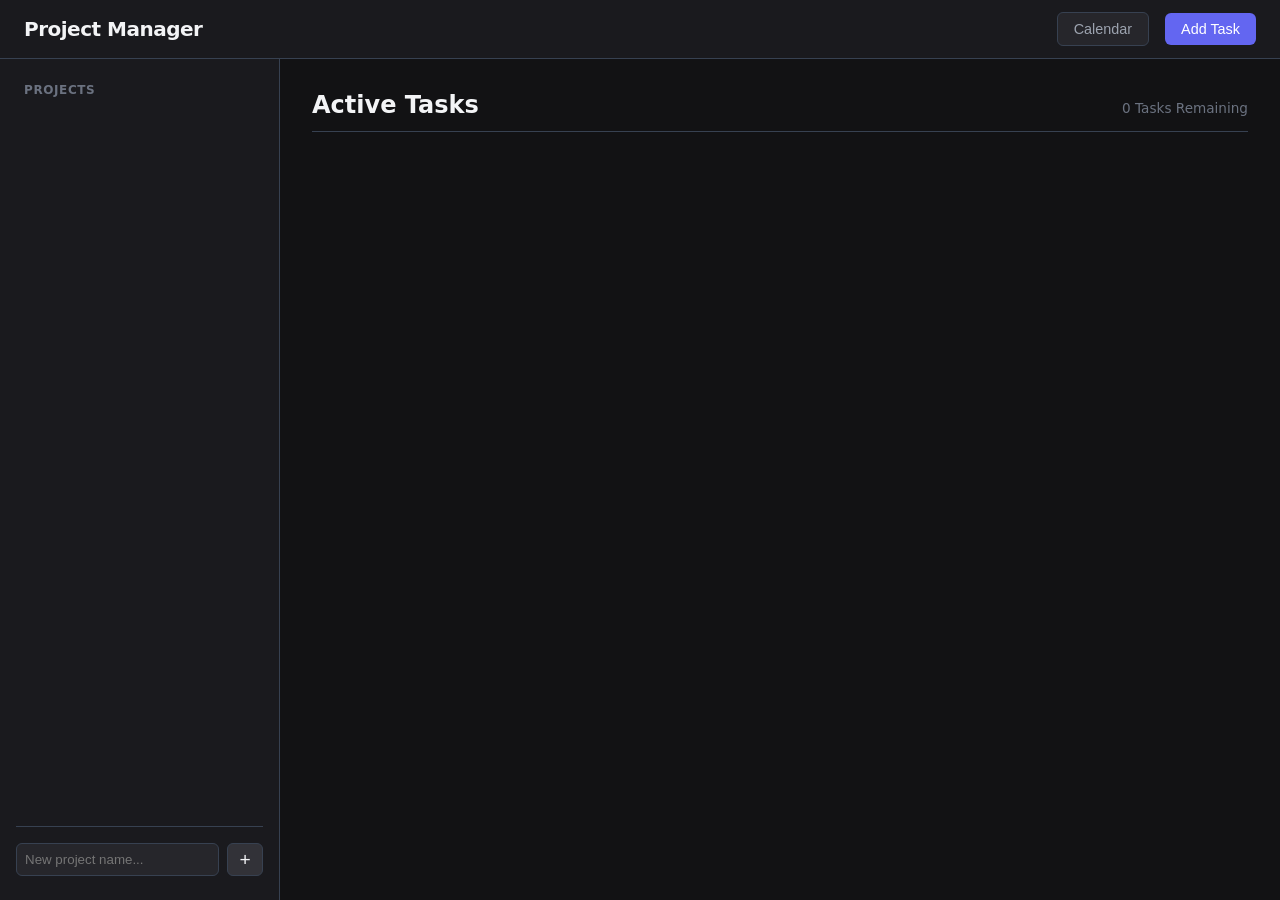
==== index.html @ be8da28d "Rename manager.html to index.html" ====
<!DOCTYPE html>
    <html lang="en">
    <head>
        <meta charset="UTF-8">
        <meta name="viewport" content="width=device-width, initial-scale=1.0">
        <title>projectmanager</title>
        <link rel="stylesheet" href="manager.css">
    </head>
    <body>
        <header class="top">
            <nav class="navbar">
                <div class="logo">Project Manager</div>
                <button class="navbutton" id="calendarBtn">Calendar</button>

                <dialog id="calendarDialog">

                    <div class="calendar-popup">

                        <div class="calendar-header">
                            <h2>Calendar</h2>
                            <button id="closeCalendar">&times;</button>
                        </div>

                        <div class="calendar-body">

                            <!-- Left -->
                            <div class="calendar-left">

                                <div class="month-header">
                                    <button id="prevMonth">&#10094;</button>
                                    <h3 id="monthYear">June 2026</h3>
                                    <button id="nextMonth">&#10095;</button>
                                </div>

                                <div class="weekdays">
                                    <div>Sun</div>
                                    <div>Mon</div>
                                    <div>Tue</div>
                                    <div>Wed</div>
                                    <div>Thu</div>
                                    <div>Fri</div>
                                    <div>Sat</div>
                                </div>

                                <div class="calendar-grid" id="calendarGrid">
                                    <!-- JS will generate days -->
                                </div>

                            </div>
                            <div class="calendar-right">
                                <h3 id="selectedDate">
                                    Select a Date
                                </h3>

                                <div id="eventList"></div>

                                <input
                                    type="text"
                                    id="eventTitle"
                                    placeholder="Event title">

                                <button id="addEventBtn" class="btn">
                                    Add Event
                                </button>

                            </div>

                        </div>

                    </div>

                </dialog>
                <div class="addtask"><button class="navbutton" id="addtskbtn" >Add Task</button></div>
                <dialog id="addtaskpopup">
                    <div class="modal-content">
                        <h2>Add New Task</h2>
                        <form id="addTaskForm">
                            <div class="form-group">
                                    <label for="taskName">Task Name:</label>
                                <input type="text" id="taskName" required>
                            </div>
                            <div class="form-group">
                                <label for="taskDescription">Description:</label>
                                <textarea id="taskDescription"></textarea>
                            </div>  
                            <div class="form-group">
                            <label for="birthday">Due Date(optional):</label>
                                <input type="date" id="duedate" name="duedate">

                            </div>  
                            <button type="submit" class="btn">Add Task</button>
                        </form>
                    </div>
                </dialog>
               

            </nav>
        </header>
        <main class="main-content">
            <section class="sidebar">
                <aside class="project-list">
                    <h3>Projects</h3>
                    <div id="projects-container"></div>

                </aside>
                <div class="add-project-inline">
                    <input type="text" id="newProjectInput" placeholder="New project name...">
                     <button id="addProjectBtn">+</button>
                </div>
            </section> 

            <section class="task-list">
                <div class="task-header">
                    <h2>Active Tasks</h2>
                    <span id="task-count" class="task-count">0 Tasks Remaining</span>
                </div>
                <div id="tasks-container" class="tasks-container">
                </div>
            </section>
            
        </main>
        <script src="main.js"></script>
    </body>
    </html>
---- manager.css ----
/* ==========================================================================
   1. RESET & VARIABLE DEFINITIONS
   ========================================================================== */
:root {
    --bg-primary: #121214;
    --bg-secondary: #1a1a1e;
    --bg-surface: #26262b;
    --bg-surface-hover: #323238;
    
    --text-primary: #f3f4f6;
    --text-secondary: #9ca3af;
    --text-muted: #6b7280;
    
    --accent: #6366f1;
    --accent-hover: #4f46e5;
    --success: #10b981;
    --danger: #ef4444;
    --border-color: #374151;
    
    --radius-sm: 6px;
    --radius-md: 12px;
    --radius-lg: 16px;
    --transition: all 0.25s cubic-bezier(0.4, 0, 0.2, 1);
    --shadow: 0 10px 25px -5px rgba(0, 0, 0, 0.3), 0 8px 10px -6px rgba(0, 0, 0, 0.3);
}

* {
    box-sizing: border-box;
    margin: 0;
    padding: 0;
}

body {
    font-family: system-ui, -apple-system, BlinkMacSystemFont, 'Segoe UI', Roboto, Oxygen, Ubuntu, Cantarell, sans-serif;
    background-color: var(--bg-primary);
    color: var(--text-primary);
    height: 100vh;
    display: flex;
    flex-direction: column;
    overflow: hidden;
}

/* ==========================================================================
   2. NAVBAR & HEADER
   ========================================================================== */
.top {
    background-color: var(--bg-secondary);
    border-bottom: 1px solid var(--border-color);
    padding: 0.75rem 1.5rem;
}

.navbar {
    display: flex;
    align-items: center;
    gap: 1rem;
}

.logo {
    font-size: 1.25rem;
    font-weight: 700;
    letter-spacing: -0.025em;
    color: var(--text-primary);
    margin-right: auto;
}

/* Button UI Components */
.navbutton, .btn {
    background-color: var(--accent);
    color: white;
    border: none;
    padding: 0.5rem 1rem;
    font-size: 0.9rem;
    font-weight: 500;
    border-radius: var(--radius-sm);
    cursor: pointer;
    transition: var(--transition);
}

.navbutton:hover, .btn:hover {
    background-color: var(--accent-hover);
}

#calendarBtn {
    background-color: var(--bg-surface);
    border: 1px solid var(--border-color);
    color: var(--text-secondary);
}

#calendarBtn:hover {
    background-color: var(--bg-surface-hover);
    color: var(--text-primary);
}

/* ==========================================================================
   3. MAIN WORKSPACE CONTENT
   ========================================================================== */
.main-content {
    display: flex;
    flex: 1;
    overflow: hidden;
}

/* Sidebar Styling */
.sidebar {
    width: 280px;
    background-color: var(--bg-secondary);
    border-right: 1px solid var(--border-color);
    display: flex;
    flex-direction: column;
    padding: 1.5rem 1rem;
}

.project-list {
    flex: 1;
    overflow-y: auto;
}

.project-list h3 {
    font-size: 0.75rem;
    text-transform: uppercase;
    letter-spacing: 0.05em;
    color: var(--text-muted);
    margin-bottom: 0.75rem;
    padding-left: 0.5rem;
}

#projects-container {
    display: flex;
    flex-direction: column;
    gap: 0.25rem;
}

.project-item {
    display: flex;
    align-items: center;
    justify-content: space-between;
    padding: 0.6rem 0.75rem;
    border-radius: var(--radius-sm);
    cursor: pointer;
    transition: var(--transition);
    color: var(--text-secondary);
}

.project-item:hover, .project-item.active {
    background-color: var(--bg-surface);
    color: var(--text-primary);
}

.project-item.active {
    font-weight: 600;
    border-left: 3px solid var(--accent);
    border-radius: 0 var(--radius-sm) var(--radius-sm) 0;
}

.project-delete-btn {
    background: none;
    border: none;
    opacity: 0;
    cursor: pointer;
    transition: var(--transition);
}

.project-item:hover .project-delete-btn {
    opacity: 0.6;
}

.project-item:hover .project-delete-btn:hover {
    opacity: 1;
}

.project-delete-btn img {
    width: 14px;
    height: 14px;
    filter: invert(1);
}

/* Inline Form To Add Projects */
.add-project-inline {
    display: flex;
    gap: 0.5rem;
    margin-top: 1rem;
    padding-top: 1rem;
    border-top: 1px solid var(--border-color);
}

.add-project-inline input {
    flex: 1;
    background-color: var(--bg-surface);
    border: 1px solid var(--border-color);
    border-radius: var(--radius-sm);
    padding: 0.5rem;
    color: var(--text-primary);
}

.add-project-inline input:focus {
    outline: 1px solid var(--accent);
}

#addProjectBtn {
    background-color: var(--bg-surface-hover);
    color: var(--text-primary);
    border: 1px solid var(--border-color);
    border-radius: var(--radius-sm);
    width: 36px;
    cursor: pointer;
    font-size: 1.2rem;
    transition: var(--transition);
}

#addProjectBtn:hover {
    background-color: var(--accent);
    border-color: var(--accent);
}

/* ==========================================================================
   4. TASK LIST WORKSPACE
   ========================================================================== */
.task-list {
    flex: 1;
    padding: 2rem;
    overflow-y: auto;
    background-color: var(--bg-primary);
}

.task-header {
    display: flex;
    justify-content: space-between;
    align-items: baseline;
    margin-bottom: 1.5rem;
    border-bottom: 1px solid var(--border-color);
    padding-bottom: 0.75rem;
}

.task-header h2 {
    font-size: 1.5rem;
    font-weight: 600;
}

.task-count {
    color: var(--text-muted);
    font-size: 0.85rem;
}

/* Task Container & Dynamic Cards */
.tasks-container {
    display: grid;
    grid-template-columns: repeat(auto-fill, minmax(300px, 1xl));
    gap: 1rem;
}

.task-card {
    background-color: var(--bg-secondary);
    border: 1px solid var(--border-color);
    border-radius: var(--radius-md);
    padding: 1.25rem;
    display: flex;
    gap: 1rem;
    position: relative;
    transition: var(--transition);
}

.task-card:hover {
    transform: translateY(-2px);
    border-color: var(--bg-surface-hover);
    box-shadow: var(--shadow);
}

/* Completion Checkbox Simulation */
.complete-btn {
    width: 20px;
    height: 20px;
    border-radius: 50%;
    border: 2px solid var(--text-muted);
    background: transparent;
    cursor: pointer;
    flex-shrink: 0;
    margin-top: 3px;
    transition: var(--transition);
}

.complete-btn:hover {
    border-color: var(--success);
    background-color: rgba(16, 185, 129, 0.1);
}

.task-card.completed .complete-btn {
    background-color: var(--success);
    border-color: var(--success);
}

.task-card.completed .task-content h3,
.task-card.completed .task-content p {
    text-decoration: line-through;
    color: var(--text-muted);
}

/* Task Texts */
.task-content {
    flex: 1;
}

.task-content h3 {
    font-size: 1.05rem;
    font-weight: 600;
    margin-bottom: 0.35rem;
}

.task-content p {
    font-size: 0.9rem;
    color: var(--text-secondary);
    margin-bottom: 1rem;
    line-height: 1.4;
}

/* Badges / Tags */
.task-tags {
    display: flex;
    flex-wrap: wrap;
    gap: 0.5rem;
}

.task-tag {
    display: inline-flex;
    align-items: center;
    gap: 0.35rem;
    font-size: 0.75rem;
    padding: 0.25rem 0.5rem;
    border-radius: 20px;
    background-color: var(--bg-surface);
}

.tag-dot {
    width: 6px;
    height: 6px;
    border-radius: 50%;
}

.deadline-tag .tag-dot { background-color: var(--accent); }
.added-tag .tag-dot { background-color: var(--text-muted); }
.overdue-tag {
    color: var(--danger);
    background-color: rgba(239, 68, 68, 0.1);
}
.overdue-tag .tag-dot { background-color: var(--danger); }

/* Card Actions */
.task-buttons {
    position: absolute;
    top: 1rem;
    right: 1rem;
}

.delete-btn {
    background: none;
    border: none;
    cursor: pointer;
    opacity: 0;
    transition: var(--transition);
}

.task-card:hover .delete-btn {
    opacity: 0.5;
}

.task-card:hover .delete-btn:hover {
    opacity: 1;
}

.delete-btn img {
    filter: invert(0.4) sepia(1) saturate(5) hue-rotate(340deg);
}

/* ==========================================================================
   5. DIALOGS & MODALS (Native HTML5 <dialog>)
   ========================================================================== */
dialog {
    background: transparent;
    border: none;
    margin: auto;
    padding: 0;
}

dialog::backdrop {
    background-color: rgba(0, 0, 0, 0.6);
    backdrop-filter: blur(4px);
}

.modal-content {
    background-color: var(--bg-secondary);
    border: 1px solid var(--border-color);
    border-radius: var(--radius-lg);
    padding: 2rem;
    width: 400px;
    box-shadow: var(--shadow);
    color: var(--text-primary);
}

.modal-content h2 {
    font-size: 1.25rem;
    margin-bottom: 1.5rem;
}

/* Modular Form Layouts */
.form-group {
    display: flex;
    flex-direction: column;
    gap: 0.4rem;
    margin-bottom: 1.25rem;
}

.form-group label {
    font-size: 0.85rem;
    color: var(--text-secondary);
}

.form-group input, .form-group textarea {
    background-color: var(--bg-surface);
    border: 1px solid var(--border-color);
    border-radius: var(--radius-sm);
    padding: 0.6rem;
    color: var(--text-primary);
    font-family: inherit;
    font-size: 0.9rem;
}

.form-group textarea {
    resize: none;
    height: 80px;
}

.form-group input:focus, .form-group textarea:focus {
    outline: 1px solid var(--accent);
}

.modal-content .btn {
    width: 100%;
    padding: 0.65rem;
    margin-top: 0.5rem;
}

/* ==========================================================================
   6. CALENDAR POPUP GRAPHICS SYSTEM
   ========================================================================== */
.calendar-popup {
    background-color: var(--bg-secondary);
    border: 1px solid var(--border-color);
    border-radius: var(--radius-lg);
    width: 700px;
    box-shadow: var(--shadow);
    overflow: hidden;
    color: var(--text-primary);
}

.calendar-header {
    display: flex;
    justify-content: space-between;
    align-items: center;
    padding: 1.25rem 1.5rem;
    border-bottom: 1px solid var(--border-color);
}

#closeCalendar {
    background: transparent;
    border: none;
    color: var(--text-secondary);
    font-size: 1.5rem;
    cursor: pointer;
}

#closeCalendar:hover {
    color: var(--danger);
}

.calendar-body {
    display: flex;
    height: 400px;
}

/* Calendar Left Pane */
.calendar-left {
    flex: 1.2;
    padding: 1.5rem;
    border-right: 1px solid var(--border-color);
    display: flex;
    flex-direction: column;
}

.month-header {
    display: flex;
    align-items: center;
    justify-content: space-between;
    margin-bottom: 1rem;
}

.month-header button {
    background: transparent;
    border: none;
    color: var(--text-secondary);
    cursor: pointer;
    font-size: 1rem;
}

.month-header button:hover {
    color: var(--text-primary);
}

.weekdays {
    display: grid;
    grid-template-columns: repeat(7, 1fr);
    text-align: center;
    font-size: 0.75rem;
    font-weight: 600;
    color: var(--text-muted);
    margin-bottom: 0.5rem;
}

.calendar-grid {
    display: grid;
    grid-template-columns: repeat(7, 1fr);
    grid-auto-rows: 1fr;
    gap: 4px;
    flex: 1;
}

.calendar-grid .day {
    display: flex;
    flex-direction: column;
    align-items: center;
    justify-content: center;
    border-radius: var(--radius-sm);
    cursor: pointer;
    font-size: 0.85rem;
    position: relative;
    transition: var(--transition);
}

.calendar-grid .day:hover {
    background-color: var(--bg-surface);
}

.calendar-grid .day.today {
    color: var(--accent);
    font-weight: 700;
}

.calendar-grid .day.selected-day {
    background-color: var(--accent);
    color: white !important;
}

/* Subtle dot inside cell when tracking schedules */
.event-dot {
    width: 4px;
    height: 4px;
    background-color: var(--success);
    border-radius: 50%;
    position: absolute;
    bottom: 4px;
}

/* Calendar Right Side Pane (Mini scheduler updates) */
.calendar-right {
    flex: 0.8;
    padding: 1.5rem;
    display: flex;
    flex-direction: column;
    background-color: rgba(0, 0, 0, 0.15);
}

#selectedDate {
    font-size: 0.95rem;
    font-weight: 600;
    margin-bottom: 0.75rem;
    color: var(--text-secondary);
}

#eventList {
    flex: 1;
    overflow-y: auto;
    display: flex;
    flex-direction: column;
    gap: 0.5rem;
    margin-bottom: 1rem;
}

.event-item {
    background-color: var(--bg-surface);
    border-radius: var(--radius-sm);
    padding: 0.5rem 0.75rem;
    display: flex;
    justify-content: space-between;
    align-items: center;
    font-size: 0.85rem;
}

.event-delete {
    background: transparent;
    border: none;
    color: var(--text-muted);
    cursor: pointer;
}

.event-delete:hover {
    color: var(--danger);
}

#eventTitle {
    background-color: var(--bg-surface);
    border: 1px solid var(--border-color);
    border-radius: var(--radius-sm);
    padding: 0.5rem;
    color: var(--text-primary);
    font-size: 0.85rem;
    margin-bottom: 0.5rem;
}

#eventTitle:focus {
    outline: 1px solid var(--accent);
}
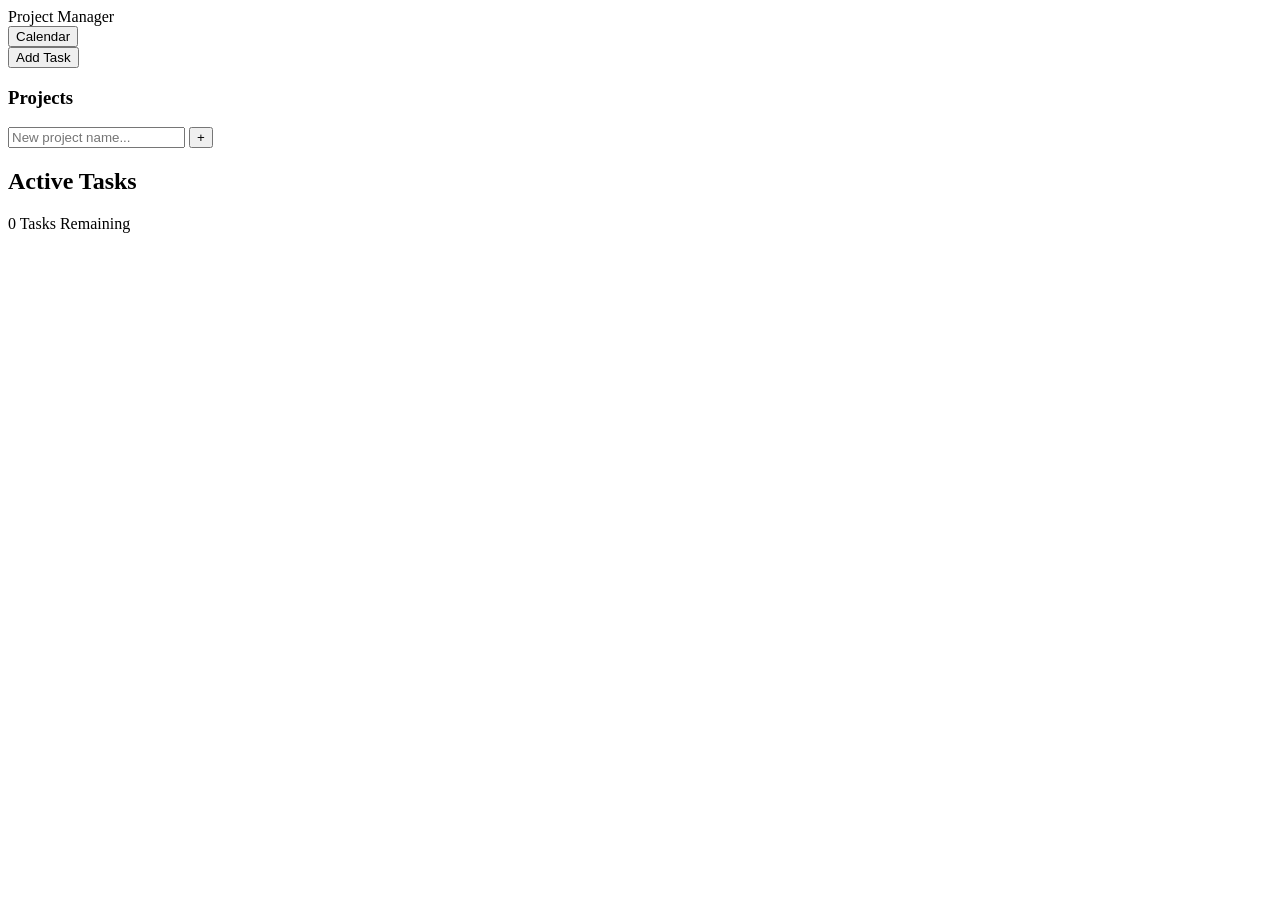
==== commit 5d7d8f3d: "Refactor index.html structure and styles" ====
--- a/index.html
+++ b/index.html
@@ -1,124 +1,105 @@
-    <!DOCTYPE html>
-    <html lang="en">
-    <head>
-        <meta charset="UTF-8">
-        <meta name="viewport" content="width=device-width, initial-scale=1.0">
-        <title>projectmanager</title>
-        <link rel="stylesheet" href="manager.css">
-    </head>
-    <body>
-        <header class="top">
-            <nav class="navbar">
-                <div class="logo">Project Manager</div>
-                <button class="navbutton" id="calendarBtn">Calendar</button>
+<!DOCTYPE html>
+<html lang="en">
+<head>
+    <meta charset="UTF-8">
+    <meta name="viewport" content="width=device-width, initial-scale=1.0">
+    <title>Project Manager</title>
+    <link rel="stylesheet" href="manager.css">
+</head>
+<body>
+    <header class="top">
+        <nav class="navbar">
+            <div class="logo">Project Manager</div>
+            <button class="navbutton" id="calendarBtn">Calendar</button>
 
-                <dialog id="calendarDialog">
-
-                    <div class="calendar-popup">
-
-                        <div class="calendar-header">
-                            <h2>Calendar</h2>
-                            <button id="closeCalendar">&times;</button>
+            <dialog id="calendarDialog" class="calendar-modal">
+                <div class="calendar-layout-container">
+                    <div class="calendar-left-pane">
+                        <div class="calendar-header-nav">
+                            <button id="prevMonth">&#10094;</button>
+                            <h2 id="monthYear">June 2026</h2>
+                            <button id="nextMonth">&#10095;</button>
                         </div>
 
-                        <div class="calendar-body">
-
-                            <!-- Left -->
-                            <div class="calendar-left">
-
-                                <div class="month-header">
-                                    <button id="prevMonth">&#10094;</button>
-                                    <h3 id="monthYear">June 2026</h3>
-                                    <button id="nextMonth">&#10095;</button>
-                                </div>
-
-                                <div class="weekdays">
-                                    <div>Sun</div>
-                                    <div>Mon</div>
-                                    <div>Tue</div>
-                                    <div>Wed</div>
-                                    <div>Thu</div>
-                                    <div>Fri</div>
-                                    <div>Sat</div>
-                                </div>
-
-                                <div class="calendar-grid" id="calendarGrid">
-                                    <!-- JS will generate days -->
-                                </div>
-
-                            </div>
-                            <div class="calendar-right">
-                                <h3 id="selectedDate">
-                                    Select a Date
-                                </h3>
-
-                                <div id="eventList"></div>
-
-                                <input
-                                    type="text"
-                                    id="eventTitle"
-                                    placeholder="Event title">
-
-                                <button id="addEventBtn" class="btn">
-                                    Add Event
-                                </button>
-
-                            </div>
-
+                        <div class="calendar-weekdays">
+                            <div>Sun</div>
+                            <div>Mon</div>
+                            <div>Tue</div>
+                            <div>Wed</div>
+                            <div>Thu</div>
+                            <div>Fri</div>
+                            <div>Sat</div>
                         </div>
 
+                        <div class="calendar-days-grid" id="calendarGrid">
+                            </div>
                     </div>
 
-                </dialog>
-                <div class="addtask"><button class="navbutton" id="addtskbtn" >Add Task</button></div>
-                <dialog id="addtaskpopup">
-                    <div class="modal-content">
-                        <h2>Add New Task</h2>
-                        <form id="addTaskForm">
-                            <div class="form-group">
-                                    <label for="taskName">Task Name:</label>
-                                <input type="text" id="taskName" required>
-                            </div>
-                            <div class="form-group">
-                                <label for="taskDescription">Description:</label>
-                                <textarea id="taskDescription"></textarea>
-                            </div>  
-                            <div class="form-group">
-                            <label for="birthday">Due Date(optional):</label>
-                                <input type="date" id="duedate" name="duedate">
+                    <div class="calendar-right-pane">
+                        <div style="display: flex; justify-content: space-between; align-items: center; margin-bottom: 20px;">
+                            <h3 id="selectedDate">Select a Date</h3>
+                            <button id="closeCalendar" style="background: none; border: none; font-size: 24px; cursor: pointer; color: #64748b;">&times;</button>
+                        </div>
 
-                            </div>  
-                            <button type="submit" class="btn">Add Task</button>
-                        </form>
+                        <div id="eventList" style="max-height: 200px; overflow-y: auto; margin-bottom: 20px;"></div>
+
+                        <div class="form-group">
+                            <input type="text" id="eventTitle" placeholder="Event title...">
+                        </div>
+
+                        <button id="addEventBtn" class="btn">Add Event</button>
                     </div>
-                </dialog>
-               
+                </div>
+            </dialog>
 
-            </nav>
-        </header>
-        <main class="main-content">
-            <section class="sidebar">
-                <aside class="project-list">
-                    <h3>Projects</h3>
-                    <div id="projects-container"></div>
+            <div class="addtask">
+                <button class="navbutton" id="addtskbtn">Add Task</button>
+            </div>
+            
+            <dialog id="addtaskpopup">
+                <div class="modal-content">
+                    <h2>Add New Task</h2>
+                    <form id="addTaskForm">
+                        <div class="form-group">
+                            <label for="taskName">Task Name:</label>
+                            <input type="text" id="taskName" required>
+                        </div>
+                        <div class="form-group">
+                            <label for="taskDescription">Description:</label>
+                            <textarea id="taskDescription"></textarea>
+                        </div>  
+                        <div class="form-group">
+                            <label for="duedate">Due Date (optional):</label>
+                            <input type="date" id="duedate" name="duedate">
+                        </div>  
+                        <button type="submit" class="btn">Add Task</button>
+                    </form>
+                </div>
+            </dialog>
+        </nav>
+    </header>
 
-                </aside>
-                <div class="add-project-inline">
-                    <input type="text" id="newProjectInput" placeholder="New project name...">
-                     <button id="addProjectBtn">+</button>
-                </div>
-            </section> 
+    <main class="main-content">
+        <section class="sidebar">
+            <aside class="project-list">
+                <h3>Projects</h3>
+                <div id="projects-container"></div>
+            </aside>
+            <div class="add-project-inline">
+                <input type="text" id="newProjectInput" placeholder="New project name...">
+                <button id="addProjectBtn">+</button>
+            </div>
+        </section> 
 
-            <section class="task-list">
-                <div class="task-header">
-                    <h2>Active Tasks</h2>
-                    <span id="task-count" class="task-count">0 Tasks Remaining</span>
-                </div>
-                <div id="tasks-container" class="tasks-container">
-                </div>
-            </section>
-            
-        </main>
-        <script src="main.js"></script>
-    </body>
-    </html>
+        <section class="task-list">
+            <div class="task-header">
+                <h2>Active Tasks</h2>
+                <span id="task-count" class="task-count">0 Tasks Remaining</span>
+            </div>
+            <div id="tasks-container" class="tasks-container"></div>
+        </section>
+    </main>
+
+    <script src="main.js"></script>
+</body>
+</html>
--- a/manager.css
+++ b/manager.css
@@ -1,619 +1,381 @@
-/* ==========================================================================
-   1. RESET & VARIABLE DEFINITIONS
-   ========================================================================== */
-:root {
-    --bg-primary: #121214;
-    --bg-secondary: #1a1a1e;
-    --bg-surface: #26262b;
-    --bg-surface-hover: #323238;
+const addTaskBtn = document.getElementById("addtskbtn");
+const addTaskPopup = document.getElementById("addtaskpopup");
+const addTaskForm = document.getElementById("addTaskForm");
+const cardContainer = document.getElementById("tasks-container");
+
+const projectBtn = document.getElementById("addProjectBtn");
+const projectInput = document.getElementById("newProjectInput");
+const projectsContainer = document.getElementById("projects-container");
+const taskCount = document.getElementById("task-count");
+const calendarGrid = document.getElementById("calendarGrid");
+const monthYear = document.getElementById("monthYear");
+const calendarBtn = document.getElementById("calendarBtn");
+const calendarDialog = document.getElementById("calendarDialog");
+const closeCalendar = document.getElementById("closeCalendar");
+
+let projects = [];
+let activeProjectIndex = -1;
+let currentDate = new Date();
+let selectedDate = null;
+let calendarEvents = [];
+
+function saveProjects() {
+    localStorage.setItem("projects", JSON.stringify(projects));
+}
+
+function loadProjects() {
+    const savedProjects = localStorage.getItem("projects");
+    if (savedProjects) {
+        projects = JSON.parse(savedProjects);
+        if (projects.length > 0) {
+            activeProjectIndex = 0;
+        } else {
+            activeProjectIndex = -1;
+        }
+    }
+    displayProjects();
+    displayTasks();
+}
+
+function displayProjects() {
+    projectsContainer.innerHTML = "";
+
+    projects.forEach((project, index) => {
+        const div = document.createElement("div");
+        div.classList.add("project-item");
+        if (index === activeProjectIndex) {
+            div.classList.add("active");
+        }
+
+        div.innerHTML = `
+            <span>${project.name}</span>
+            <button class="project-delete-btn"><img src="delete.png" alt="Delete"></button>
+        `;
+
+        div.addEventListener("click", () => {
+            activeProjectIndex = index;
+            displayProjects();
+            displayTasks();
+        });
+        const deleteBtn = div.querySelector(".project-delete-btn");
+        deleteBtn.addEventListener("click", (e) => {
+            e.stopPropagation();
+            const ans = confirm("Are you sure you want to delete this project?");
+            if (ans) {
+                projects.splice(index, 1);
+
+                if (activeProjectIndex === index) {
+                    activeProjectIndex = -1;
+                    cardContainer.innerHTML = "";
+                } else if (activeProjectIndex > index) {
+                    activeProjectIndex--;
+                }
+
+                saveProjects();
+                displayProjects();
+                displayTasks(); 
+            }
+        });
+
+        projectsContainer.appendChild(div);
+    });
+}
+
+function displayTasks() {
+    cardContainer.innerHTML = "";
+
+    if (activeProjectIndex === -1) {
+        taskCount.textContent = "0 Tasks Remaining";
+        return;
+    }
+    const currentProject = projects[activeProjectIndex];
     
-    --text-primary: #f3f4f6;
-    --text-secondary: #9ca3af;
-    --text-muted: #6b7280;
-    
-    --accent: #6366f1;
-    --accent-hover: #4f46e5;
-    --success: #10b981;
-    --danger: #ef4444;
-    --border-color: #374151;
-    
-    --radius-sm: 6px;
-    --radius-md: 12px;
-    --radius-lg: 16px;
-    --transition: all 0.25s cubic-bezier(0.4, 0, 0.2, 1);
-    --shadow: 0 10px 25px -5px rgba(0, 0, 0, 0.3), 0 8px 10px -6px rgba(0, 0, 0, 0.3);
-}
-
-* {
-    box-sizing: border-box;
-    margin: 0;
-    padding: 0;
-}
-
-body {
-    font-family: system-ui, -apple-system, BlinkMacSystemFont, 'Segoe UI', Roboto, Oxygen, Ubuntu, Cantarell, sans-serif;
-    background-color: var(--bg-primary);
-    color: var(--text-primary);
-    height: 100vh;
-    display: flex;
-    flex-direction: column;
-    overflow: hidden;
-}
-
-/* ==========================================================================
-   2. NAVBAR & HEADER
-   ========================================================================== */
-.top {
-    background-color: var(--bg-secondary);
-    border-bottom: 1px solid var(--border-color);
-    padding: 0.75rem 1.5rem;
-}
-
-.navbar {
-    display: flex;
-    align-items: center;
-    gap: 1rem;
-}
-
-.logo {
-    font-size: 1.25rem;
-    font-weight: 700;
-    letter-spacing: -0.025em;
-    color: var(--text-primary);
-    margin-right: auto;
-}
-
-/* Button UI Components */
-.navbutton, .btn {
-    background-color: var(--accent);
-    color: white;
-    border: none;
-    padding: 0.5rem 1rem;
-    font-size: 0.9rem;
-    font-weight: 500;
-    border-radius: var(--radius-sm);
-    cursor: pointer;
-    transition: var(--transition);
-}
-
-.navbutton:hover, .btn:hover {
-    background-color: var(--accent-hover);
-}
-
-#calendarBtn {
-    background-color: var(--bg-surface);
-    border: 1px solid var(--border-color);
-    color: var(--text-secondary);
-}
-
-#calendarBtn:hover {
-    background-color: var(--bg-surface-hover);
-    color: var(--text-primary);
-}
-
-/* ==========================================================================
-   3. MAIN WORKSPACE CONTENT
-   ========================================================================== */
-.main-content {
-    display: flex;
-    flex: 1;
-    overflow: hidden;
-}
-
-/* Sidebar Styling */
-.sidebar {
-    width: 280px;
-    background-color: var(--bg-secondary);
-    border-right: 1px solid var(--border-color);
-    display: flex;
-    flex-direction: column;
-    padding: 1.5rem 1rem;
-}
-
-.project-list {
-    flex: 1;
-    overflow-y: auto;
-}
-
-.project-list h3 {
-    font-size: 0.75rem;
-    text-transform: uppercase;
-    letter-spacing: 0.05em;
-    color: var(--text-muted);
-    margin-bottom: 0.75rem;
-    padding-left: 0.5rem;
-}
-
-#projects-container {
-    display: flex;
-    flex-direction: column;
-    gap: 0.25rem;
-}
-
-.project-item {
-    display: flex;
-    align-items: center;
-    justify-content: space-between;
-    padding: 0.6rem 0.75rem;
-    border-radius: var(--radius-sm);
-    cursor: pointer;
-    transition: var(--transition);
-    color: var(--text-secondary);
-}
-
-.project-item:hover, .project-item.active {
-    background-color: var(--bg-surface);
-    color: var(--text-primary);
-}
-
-.project-item.active {
-    font-weight: 600;
-    border-left: 3px solid var(--accent);
-    border-radius: 0 var(--radius-sm) var(--radius-sm) 0;
-}
-
-.project-delete-btn {
-    background: none;
-    border: none;
-    opacity: 0;
-    cursor: pointer;
-    transition: var(--transition);
-}
-
-.project-item:hover .project-delete-btn {
-    opacity: 0.6;
-}
-
-.project-item:hover .project-delete-btn:hover {
-    opacity: 1;
-}
-
-.project-delete-btn img {
-    width: 14px;
-    height: 14px;
-    filter: invert(1);
-}
-
-/* Inline Form To Add Projects */
-.add-project-inline {
-    display: flex;
-    gap: 0.5rem;
-    margin-top: 1rem;
-    padding-top: 1rem;
-    border-top: 1px solid var(--border-color);
-}
-
-.add-project-inline input {
-    flex: 1;
-    background-color: var(--bg-surface);
-    border: 1px solid var(--border-color);
-    border-radius: var(--radius-sm);
-    padding: 0.5rem;
-    color: var(--text-primary);
-}
-
-.add-project-inline input:focus {
-    outline: 1px solid var(--accent);
-}
-
-#addProjectBtn {
-    background-color: var(--bg-surface-hover);
-    color: var(--text-primary);
-    border: 1px solid var(--border-color);
-    border-radius: var(--radius-sm);
-    width: 36px;
-    cursor: pointer;
-    font-size: 1.2rem;
-    transition: var(--transition);
-}
-
-#addProjectBtn:hover {
-    background-color: var(--accent);
-    border-color: var(--accent);
-}
-
-/* ==========================================================================
-   4. TASK LIST WORKSPACE
-   ========================================================================== */
-.task-list {
-    flex: 1;
-    padding: 2rem;
-    overflow-y: auto;
-    background-color: var(--bg-primary);
-}
-
-.task-header {
-    display: flex;
-    justify-content: space-between;
-    align-items: baseline;
-    margin-bottom: 1.5rem;
-    border-bottom: 1px solid var(--border-color);
-    padding-bottom: 0.75rem;
-}
-
-.task-header h2 {
-    font-size: 1.5rem;
-    font-weight: 600;
-}
-
-.task-count {
-    color: var(--text-muted);
-    font-size: 0.85rem;
-}
-
-/* Task Container & Dynamic Cards */
-.tasks-container {
-    display: grid;
-    grid-template-columns: repeat(auto-fill, minmax(300px, 1xl));
-    gap: 1rem;
-}
-
-.task-card {
-    background-color: var(--bg-secondary);
-    border: 1px solid var(--border-color);
-    border-radius: var(--radius-md);
-    padding: 1.25rem;
-    display: flex;
-    gap: 1rem;
-    position: relative;
-    transition: var(--transition);
-}
-
-.task-card:hover {
-    transform: translateY(-2px);
-    border-color: var(--bg-surface-hover);
-    box-shadow: var(--shadow);
-}
-
-/* Completion Checkbox Simulation */
-.complete-btn {
-    width: 20px;
-    height: 20px;
-    border-radius: 50%;
-    border: 2px solid var(--text-muted);
-    background: transparent;
-    cursor: pointer;
-    flex-shrink: 0;
-    margin-top: 3px;
-    transition: var(--transition);
-}
-
-.complete-btn:hover {
-    border-color: var(--success);
-    background-color: rgba(16, 185, 129, 0.1);
-}
-
-.task-card.completed .complete-btn {
-    background-color: var(--success);
-    border-color: var(--success);
-}
-
-.task-card.completed .task-content h3,
-.task-card.completed .task-content p {
-    text-decoration: line-through;
-    color: var(--text-muted);
-}
-
-/* Task Texts */
-.task-content {
-    flex: 1;
-}
-
-.task-content h3 {
-    font-size: 1.05rem;
-    font-weight: 600;
-    margin-bottom: 0.35rem;
-}
-
-.task-content p {
-    font-size: 0.9rem;
-    color: var(--text-secondary);
-    margin-bottom: 1rem;
-    line-height: 1.4;
-}
-
-/* Badges / Tags */
-.task-tags {
-    display: flex;
-    flex-wrap: wrap;
-    gap: 0.5rem;
-}
-
-.task-tag {
-    display: inline-flex;
-    align-items: center;
-    gap: 0.35rem;
-    font-size: 0.75rem;
-    padding: 0.25rem 0.5rem;
-    border-radius: 20px;
-    background-color: var(--bg-surface);
-}
-
-.tag-dot {
-    width: 6px;
-    height: 6px;
-    border-radius: 50%;
-}
-
-.deadline-tag .tag-dot { background-color: var(--accent); }
-.added-tag .tag-dot { background-color: var(--text-muted); }
-.overdue-tag {
-    color: var(--danger);
-    background-color: rgba(239, 68, 68, 0.1);
-}
-.overdue-tag .tag-dot { background-color: var(--danger); }
-
-/* Card Actions */
-.task-buttons {
-    position: absolute;
-    top: 1rem;
-    right: 1rem;
-}
-
-.delete-btn {
-    background: none;
-    border: none;
-    cursor: pointer;
-    opacity: 0;
-    transition: var(--transition);
-}
-
-.task-card:hover .delete-btn {
-    opacity: 0.5;
-}
-
-.task-card:hover .delete-btn:hover {
-    opacity: 1;
-}
-
-.delete-btn img {
-    filter: invert(0.4) sepia(1) saturate(5) hue-rotate(340deg);
-}
-
-/* ==========================================================================
-   5. DIALOGS & MODALS (Native HTML5 <dialog>)
-   ========================================================================== */
-dialog {
-    background: transparent;
-    border: none;
-    margin: auto;
-    padding: 0;
-}
-
-dialog::backdrop {
-    background-color: rgba(0, 0, 0, 0.6);
-    backdrop-filter: blur(4px);
-}
-
-.modal-content {
-    background-color: var(--bg-secondary);
-    border: 1px solid var(--border-color);
-    border-radius: var(--radius-lg);
-    padding: 2rem;
-    width: 400px;
-    box-shadow: var(--shadow);
-    color: var(--text-primary);
-}
-
-.modal-content h2 {
-    font-size: 1.25rem;
-    margin-bottom: 1.5rem;
-}
-
-/* Modular Form Layouts */
-.form-group {
-    display: flex;
-    flex-direction: column;
-    gap: 0.4rem;
-    margin-bottom: 1.25rem;
-}
-
-.form-group label {
-    font-size: 0.85rem;
-    color: var(--text-secondary);
-}
-
-.form-group input, .form-group textarea {
-    background-color: var(--bg-surface);
-    border: 1px solid var(--border-color);
-    border-radius: var(--radius-sm);
-    padding: 0.6rem;
-    color: var(--text-primary);
-    font-family: inherit;
-    font-size: 0.9rem;
-}
-
-.form-group textarea {
-    resize: none;
-    height: 80px;
-}
-
-.form-group input:focus, .form-group textarea:focus {
-    outline: 1px solid var(--accent);
-}
-
-.modal-content .btn {
-    width: 100%;
-    padding: 0.65rem;
-    margin-top: 0.5rem;
-}
-
-/* ==========================================================================
-   6. CALENDAR POPUP GRAPHICS SYSTEM
-   ========================================================================== */
-.calendar-popup {
-    background-color: var(--bg-secondary);
-    border: 1px solid var(--border-color);
-    border-radius: var(--radius-lg);
-    width: 700px;
-    box-shadow: var(--shadow);
-    overflow: hidden;
-    color: var(--text-primary);
-}
-
-.calendar-header {
-    display: flex;
-    justify-content: space-between;
-    align-items: center;
-    padding: 1.25rem 1.5rem;
-    border-bottom: 1px solid var(--border-color);
-}
-
-#closeCalendar {
-    background: transparent;
-    border: none;
-    color: var(--text-secondary);
-    font-size: 1.5rem;
-    cursor: pointer;
-}
-
-#closeCalendar:hover {
-    color: var(--danger);
-}
-
-.calendar-body {
-    display: flex;
-    height: 400px;
-}
-
-/* Calendar Left Pane */
-.calendar-left {
-    flex: 1.2;
-    padding: 1.5rem;
-    border-right: 1px solid var(--border-color);
-    display: flex;
-    flex-direction: column;
-}
-
-.month-header {
-    display: flex;
-    align-items: center;
-    justify-content: space-between;
-    margin-bottom: 1rem;
-}
-
-.month-header button {
-    background: transparent;
-    border: none;
-    color: var(--text-secondary);
-    cursor: pointer;
-    font-size: 1rem;
-}
-
-.month-header button:hover {
-    color: var(--text-primary);
-}
-
-.weekdays {
-    display: grid;
-    grid-template-columns: repeat(7, 1fr);
-    text-align: center;
-    font-size: 0.75rem;
-    font-weight: 600;
-    color: var(--text-muted);
-    margin-bottom: 0.5rem;
-}
-
-.calendar-grid {
-    display: grid;
-    grid-template-columns: repeat(7, 1fr);
-    grid-auto-rows: 1fr;
-    gap: 4px;
-    flex: 1;
-}
-
-.calendar-grid .day {
-    display: flex;
-    flex-direction: column;
-    align-items: center;
-    justify-content: center;
-    border-radius: var(--radius-sm);
-    cursor: pointer;
-    font-size: 0.85rem;
-    position: relative;
-    transition: var(--transition);
-}
-
-.calendar-grid .day:hover {
-    background-color: var(--bg-surface);
-}
-
-.calendar-grid .day.today {
-    color: var(--accent);
-    font-weight: 700;
-}
-
-.calendar-grid .day.selected-day {
-    background-color: var(--accent);
-    color: white !important;
-}
-
-/* Subtle dot inside cell when tracking schedules */
-.event-dot {
-    width: 4px;
-    height: 4px;
-    background-color: var(--success);
-    border-radius: 50%;
-    position: absolute;
-    bottom: 4px;
-}
-
-/* Calendar Right Side Pane (Mini scheduler updates) */
-.calendar-right {
-    flex: 0.8;
-    padding: 1.5rem;
-    display: flex;
-    flex-direction: column;
-    background-color: rgba(0, 0, 0, 0.15);
-}
-
-#selectedDate {
-    font-size: 0.95rem;
-    font-weight: 600;
-    margin-bottom: 0.75rem;
-    color: var(--text-secondary);
-}
-
-#eventList {
-    flex: 1;
-    overflow-y: auto;
-    display: flex;
-    flex-direction: column;
-    gap: 0.5rem;
-    margin-bottom: 1rem;
-}
-
-.event-item {
-    background-color: var(--bg-surface);
-    border-radius: var(--radius-sm);
-    padding: 0.5rem 0.75rem;
-    display: flex;
-    justify-content: space-between;
-    align-items: center;
-    font-size: 0.85rem;
-}
-
-.event-delete {
-    background: transparent;
-    border: none;
-    color: var(--text-muted);
-    cursor: pointer;
-}
-
-.event-delete:hover {
-    color: var(--danger);
-}
-
-#eventTitle {
-    background-color: var(--bg-surface);
-    border: 1px solid var(--border-color);
-    border-radius: var(--radius-sm);
-    padding: 0.5rem;
-    color: var(--text-primary);
-    font-size: 0.85rem;
-    margin-bottom: 0.5rem;
-}
-
-#eventTitle:focus {
-    outline: 1px solid var(--accent);
-}+    const remainingTasks = currentProject.tasks.filter(task => !task.completed).length;
+
+    taskCount.textContent = `${remainingTasks} Task${remainingTasks !== 1 ? "s" : ""} Remaining`;
+
+    currentProject.tasks.forEach((task, index) => {
+        const card = document.createElement("div");
+        card.classList.add("task-card");
+        
+        if (task.completed) {
+            card.classList.add("completed");
+        }
+
+        const formattedDate = task.dueDate ? new Date(task.dueDate).toLocaleDateString(undefined, {
+            month: 'short',
+            day: 'numeric',
+            year: 'numeric'
+        }) : "No deadline";
+
+        const addedDate = new Date(task.createdAt).toLocaleDateString(undefined, {
+            month: "short",
+            day: "numeric"
+        });
+
+        const today = new Date();
+        today.setHours(0, 0, 0, 0);
+
+        const isOverdue = task.dueDate && new Date(task.dueDate) < today && !task.completed;       
+        
+        card.innerHTML = `
+            <button class="complete-btn" data-index="${index}" title="Mark as complete"></button>
+            
+            <div class="task-content">
+                <h3>${task.title}</h3>
+                <p>${task.description || ''}</p>
+                <div class="task-tags">
+                    <div class="task-tag ${isOverdue ? 'overdue-tag' : 'deadline-tag'}">
+                        <span class="tag-dot"></span>
+                         ${task.dueDate ? (isOverdue ? `Overdue ${formattedDate}` : `Due ${formattedDate}`) : "No deadline"}
+                    </div>
+                    <div class="task-tag added-tag">
+                        <span class="tag-dot"></span>
+                        Added ${addedDate}
+                    </div>
+                </div>
+            </div>
+            
+            <div class="task-buttons">
+                <button class="delete-btn close-btn" data-index="${index}">
+                    <img src="delete.png" alt="Delete" style="width: 20px; height: 20px; pointer-events: none;">
+                </button>
+            </div>
+        `;
+
+        cardContainer.appendChild(card);
+    });
+}
+
+function renderCalendar(){
+    calendarGrid.innerHTML = "";
+
+    const year = currentDate.getFullYear();
+    const month = currentDate.getMonth();
+
+    const firstDay = new Date(year, month, 1).getDay();
+    const totalDays = new Date(year, month + 1, 0).getDate();
+
+    monthYear.textContent = currentDate.toLocaleString("default", {
+        month: "long",
+        year: "numeric"
+    });
+    for (let i = 0; i < firstDay; i++) {
+        const empty = document.createElement("div");
+        empty.classList.add("calendar-day-cell", "empty-slot");
+        calendarGrid.appendChild(empty);
+    }
+
+    for (let day = 1; day <= totalDays; day++) {
+        const cell = document.createElement("div");
+        cell.classList.add("calendar-day-cell");
+        cell.textContent = day;
+
+        const today = new Date();
+        const dateString = `${year}-${String(month + 1).padStart(2, "0")}-${String(day).padStart(2, "0")}`;
+
+        const hasEvent = calendarEvents.some(event => event.date === dateString);
+
+        if (hasEvent) {
+            const dot = document.createElement("div");
+            dot.style.cssText = "width: 6px; height: 6px; background-color: #10b981; border-radius: 50%; margin-top: 4px;";
+            cell.appendChild(dot);
+        }
+
+        if (day === today.getDate() && month === today.getMonth() && year === today.getFullYear()) {
+            cell.style.borderColor = "#3b82f6";
+            cell.style.color = "#3b82f6";
+        }
+
+        if (selectedDate === dateString) {
+            cell.classList.add("selected-day");
+        }
+
+        cell.addEventListener("click", () => {
+            document.querySelectorAll(".calendar-day-cell").forEach(d => d.classList.remove("selected-day"));
+            cell.classList.add("selected-day");
+
+            selectedDate = dateString;
+            document.getElementById("selectedDate").textContent = selectedDate;
+            renderEvents();
+        });
+
+        calendarGrid.appendChild(cell);
+    }
+}
+
+function renderEvents() {
+    const eventList = document.getElementById("eventList");
+    eventList.innerHTML = "";
+
+    if (!selectedDate) return;
+
+    const events = calendarEvents.filter(event => event.date === selectedDate);
+
+    events.forEach(event => {
+        const div = document.createElement("div");
+        div.classList.add("project-item");
+        div.style.cursor = "default";
+        div.innerHTML = `
+            <span>${event.title}</span>
+            <button class="project-delete-btn event-delete" data-id="${event.id}">
+                <img src="delete.png" alt="Delete" style="width:16px; height:16px;">
+            </button>
+        `;
+        eventList.appendChild(div);
+    });
+}
+
+function loadEvents() {
+    const saved = localStorage.getItem("calendarEvents");
+    if (saved) {
+        calendarEvents = JSON.parse(saved);
+    }
+}
+
+function saveEvents() {
+    localStorage.setItem("calendarEvents", JSON.stringify(calendarEvents));
+}
+
+cardContainer.addEventListener("click", (e) => {
+    const completeBtn = e.target.closest(".complete-btn");
+    if (completeBtn) {
+        const taskIndex = Number(completeBtn.dataset.index);
+        projects[activeProjectIndex].tasks[taskIndex].completed = !projects[activeProjectIndex].tasks[taskIndex].completed;
+        saveProjects();
+        displayTasks();
+        return;
+    }
+
+    const deleteBtn = e.target.closest(".close-btn");
+    if (deleteBtn) {
+        const taskIndex = Number(deleteBtn.dataset.index);
+        deltask(activeProjectIndex, taskIndex);
+    }
+});
+
+function deltask(projectIndex, taskIndex) {
+    projects[projectIndex].tasks.splice(taskIndex, 1);
+    saveProjects();
+    displayTasks();
+}
+
+addTaskBtn.addEventListener("click", () => {
+    addTaskPopup.showModal();
+});
+
+addTaskPopup.addEventListener("click", (e) => {
+    if (e.target === addTaskPopup) {
+        addTaskPopup.close();
+    }
+});
+
+addTaskForm.addEventListener("submit", (e) => {
+    e.preventDefault();
+
+    if (activeProjectIndex === -1) {
+        alert("Please select a project first.");
+        return;
+    }
+
+    const taskName = document.getElementById("taskName").value;
+    const taskDescription = document.getElementById("taskDescription").value;
+    const dueDate = document.getElementById("duedate").value;
+
+    projects[activeProjectIndex].tasks.push({
+        title: taskName,
+        description: taskDescription,
+        dueDate: dueDate,
+        createdAt: new Date().toISOString(),
+        completed: false 
+    });
+
+    saveProjects();
+    displayTasks();
+    addTaskForm.reset();
+    addTaskPopup.close();
+});
+
+projectBtn.addEventListener("click", () => {
+    const projectName = projectInput.value.trim();
+    if (projectName === "") return;
+
+    projects.push({
+        name: projectName,
+        tasks: []
+    });
+
+    saveProjects();
+    displayProjects();
+    projectInput.value = "";
+});
+
+calendarBtn.addEventListener("click", () => {
+    const today = new Date();
+    selectedDate = `${today.getFullYear()}-${String(today.getMonth() + 1).padStart(2, "0")}-${String(today.getDate()).padStart(2, "0")}`;
+    document.getElementById("selectedDate").textContent = selectedDate;
+    renderCalendar();
+    renderEvents();
+    calendarDialog.showModal();
+});
+
+closeCalendar.addEventListener("click", () => {
+    calendarDialog.close();
+});
+
+calendarDialog.addEventListener("click", (e) => {
+    if (e.target === calendarDialog) {
+        calendarDialog.close();
+    }   
+});
+
+document.getElementById("prevMonth").addEventListener("click", () => {
+    currentDate.setMonth(currentDate.getMonth() - 1);
+    renderCalendar();
+});
+
+document.getElementById("nextMonth").addEventListener("click", () => {
+    currentDate.setMonth(currentDate.getMonth() + 1);
+    renderCalendar();
+});
+
+const addEventBtn = document.getElementById("addEventBtn");
+const eventTitle = document.getElementById("eventTitle");
+
+addEventBtn.addEventListener("click", () => {
+    if (!selectedDate) {
+        alert("Select a date first.");
+        return;
+    }
+
+    if (eventTitle.value.trim() === "") {
+        alert("Enter an event name.");
+        return;
+    }
+
+    calendarEvents.push({
+        id: Date.now(),
+        date: selectedDate,
+        title: eventTitle.value.trim()
+    });
+
+    saveEvents();
+    renderEvents();
+    renderCalendar();
+
+    eventTitle.value = "";
+});
+
+document.getElementById("eventList").addEventListener("click", (e) => {
+    const delBtn = e.target.closest(".event-delete");
+    if (delBtn) {
+        const id = Number(delBtn.dataset.id);
+        calendarEvents = calendarEvents.filter(event => event.id !== id);
+        saveEvents();
+        renderEvents();
+        renderCalendar();
+    }
+});
+
+loadEvents();
+loadProjects();s
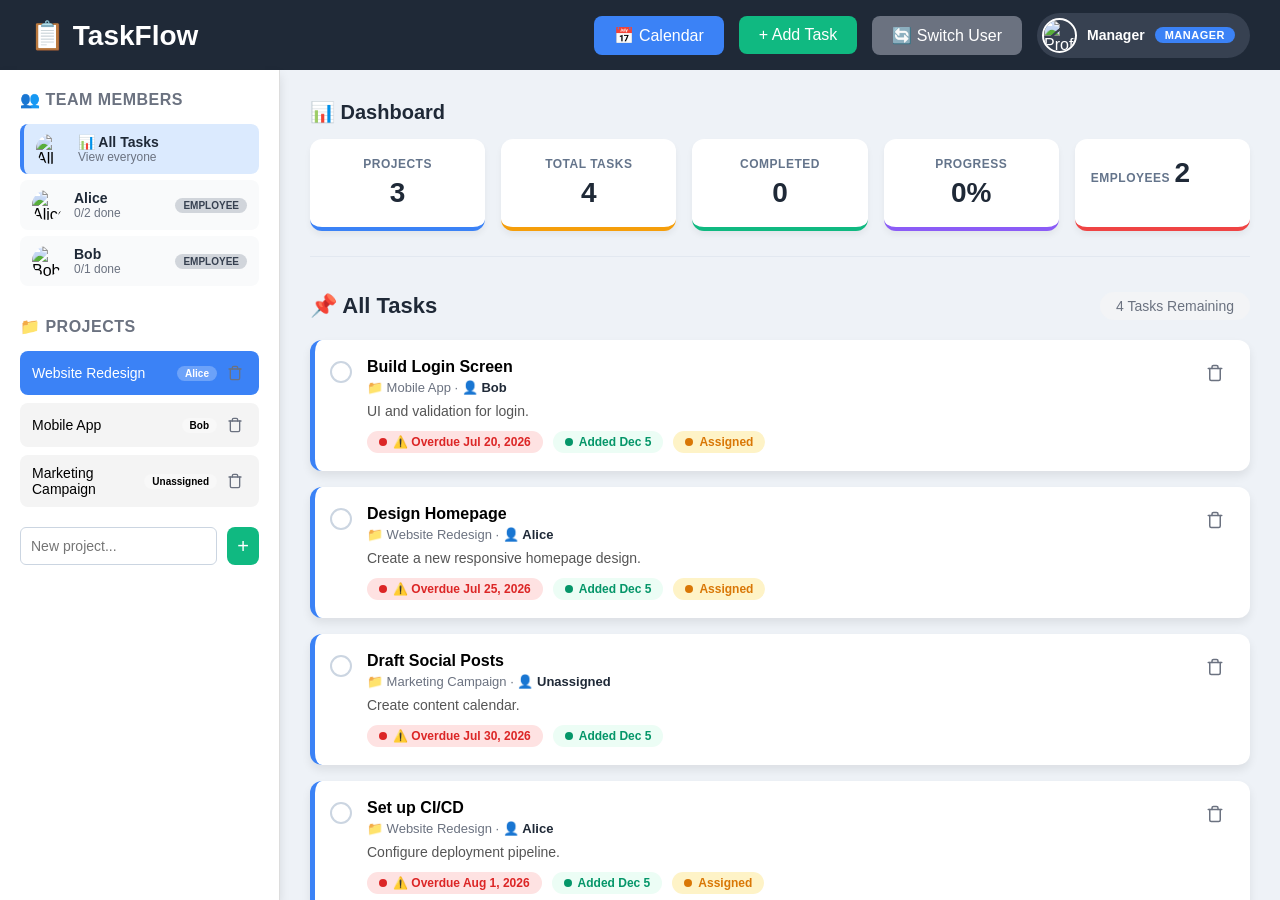
==== commit 694b5d87: "added more functionalty -profiles" ====
--- a/index.html
+++ b/index.html
@@ -1,105 +1,179 @@
 <!DOCTYPE html>
 <html lang="en">
 <head>
-    <meta charset="UTF-8">
-    <meta name="viewport" content="width=device-width, initial-scale=1.0">
-    <title>Project Manager</title>
-    <link rel="stylesheet" href="manager.css">
+  <meta charset="UTF-8" />
+  <meta name="viewport" content="width=device-width, initial-scale=1.0" />
+  <title>Team Task Manager</title>
+  <link rel="stylesheet" href="manager.css" />
 </head>
 <body>
-    <header class="top">
-        <nav class="navbar">
-            <div class="logo">Project Manager</div>
-            <button class="navbutton" id="calendarBtn">Calendar</button>
 
-            <dialog id="calendarDialog" class="calendar-modal">
-                <div class="calendar-layout-container">
-                    <div class="calendar-left-pane">
-                        <div class="calendar-header-nav">
-                            <button id="prevMonth">&#10094;</button>
-                            <h2 id="monthYear">June 2026</h2>
-                            <button id="nextMonth">&#10095;</button>
-                        </div>
+  <div id="loginOverlay">
+    <div class="login-box">
+      <h1>👋 Welcome</h1>
+      <p class="subtitle">Select your profile to continue</p>
+      <div id="loginUserList" class="user-list"></div>
+      <div style="border-top:1px solid #e5e7eb; margin:16px 0 12px;"></div>
+      <div class="add-user-row">
+        <input type="text" id="loginNewUserName" placeholder="New user name..." />
+        <button id="loginAddUserBtn">+ Add</button>
+      </div>
+      <div class="role-selector" style="margin-top:8px;">
+        <label><input type="radio" name="loginRole" value="manager" checked /> Manager</label>
+        <label><input type="radio" name="loginRole" value="employee" /> Employee</label>
+      </div>
+      <button id="loginAsNewUserBtn" class="btn" style="margin-top:12px;">Continue as New User</button>
+    </div>
+  </div>
 
-                        <div class="calendar-weekdays">
-                            <div>Sun</div>
-                            <div>Mon</div>
-                            <div>Tue</div>
-                            <div>Wed</div>
-                            <div>Thu</div>
-                            <div>Fri</div>
-                            <div>Sat</div>
-                        </div>
+  <header>
+    <nav class="navbar">
+      <div class="logo">📋 TaskFlow</div>
+      <div class="nav-right">
+        <button class="navbutton" id="calendarBtn">📅 Calendar</button>
+        <button class="navbutton green" id="addtskbtn">+ Add Task</button>
+        <button class="navbutton secondary" id="switchUserBtn">🔄 Switch User</button>
+        <div class="user-profile" id="profileClickArea" title="Click to edit name">
+          <img src="https://ui-avatars.com/api/?name=User&background=3b82f6&color=fff" alt="Profile" id="profile-avatar" />
+          <span class="user-name" id="profile-name">User</span>
+          <span class="role-badge" id="profile-role-badge">Manager</span>
+        </div>
+      </div>
 
-                        <div class="calendar-days-grid" id="calendarGrid">
-                            </div>
-                    </div>
+      <dialog id="calendarDialog" class="calendar-modal">
+        <div class="calendar-layout-container">
+          <div class="calendar-left-pane">
+            <div class="calendar-header-nav">
+              <button id="prevMonth">&#10094;</button>
+              <h2 id="monthYear">June 2026</h2>
+              <button id="nextMonth">&#10095;</button>
+            </div>
+            <div class="calendar-weekdays">
+              <div>Sun</div><div>Mon</div><div>Tue</div><div>Wed</div><div>Thu</div><div>Fri</div><div>Sat</div>
+            </div>
+            <div class="calendar-days-grid" id="calendarGrid"></div>
+          </div>
+          <div class="calendar-right-pane">
+            <div style="display:flex; justify-content:space-between; align-items:center; margin-bottom:20px;">
+              <h3 id="selectedDate">Select a Date</h3>
+              <button id="closeCalendar" style="background:none; border:none; font-size:24px; cursor:pointer; color:#64748b;">&times;</button>
+            </div>
+            <div id="eventList"></div>
+            <div class="form-group">
+              <input type="text" id="eventTitle" placeholder="Event title..." />
+            </div>
+            <button id="addEventBtn" class="btn">Add Event</button>
+          </div>
+        </div>
+      </dialog>
 
-                    <div class="calendar-right-pane">
-                        <div style="display: flex; justify-content: space-between; align-items: center; margin-bottom: 20px;">
-                            <h3 id="selectedDate">Select a Date</h3>
-                            <button id="closeCalendar" style="background: none; border: none; font-size: 24px; cursor: pointer; color: #64748b;">&times;</button>
-                        </div>
+      <dialog id="addtaskpopup">
+        <div class="modal-content">
+          <h2>➕ New Task</h2>
+          <form id="addTaskForm">
+            <div class="form-group">
+              <label for="taskName">Task Name *</label>
+              <input type="text" id="taskName" required />
+            </div>
+            <div class="form-group">
+              <label for="taskDescription">Description</label>
+              <textarea id="taskDescription" rows="3"></textarea>
+            </div>
+            <div class="form-group">
+              <label for="duedate">Due Date</label>
+              <input type="date" id="duedate" />
+            </div>
+            <div class="form-group" id="projectSelectGroup">
+              <label for="taskProject">Project</label>
+              <select id="taskProject"></select>
+            </div>
+            <div class="form-group" id="projectAssignGroup" style="display:none;">
+              <label for="taskProjectAssign">Assign Project to</label>
+              <select id="taskProjectAssign"></select>
+            </div>
+            <div class="form-group" id="assigneeFieldGroup">
+              <label for="taskAssignee">Assign Task to</label>
+              <select id="taskAssignee"></select>
+            </div>
+            <button type="submit" class="btn">Add Task</button>
+          </form>
+        </div>
+      </dialog>
 
-                        <div id="eventList" style="max-height: 200px; overflow-y: auto; margin-bottom: 20px;"></div>
+      <dialog id="editProfileDialog">
+        <div class="modal-content">
+          <h2> Edit Profile</h2>
+          <form id="editProfileForm">
+            <div class="form-group">
+              <label for="editProfileName">Name</label>
+              <input type="text" id="editProfileName" required />
+            </div>
+            <button type="submit" class="btn">Update</button>
+          </form>
+        </div>
+      </dialog>
+    </nav>
+  </header>
 
-                        <div class="form-group">
-                            <input type="text" id="eventTitle" placeholder="Event title...">
-                        </div>
+  <main class="main-content">
 
-                        <button id="addEventBtn" class="btn">Add Event</button>
-                    </div>
-                </div>
-            </dialog>
+    <section class="sidebar">
+      <div class="sidebar-section" id="employeeListSection">
+        <h3>👥 Team Members</h3>
+        <div id="employeeListContainer"></div>
+      </div>
 
-            <div class="addtask">
-                <button class="navbutton" id="addtskbtn">Add Task</button>
-            </div>
-            
-            <dialog id="addtaskpopup">
-                <div class="modal-content">
-                    <h2>Add New Task</h2>
-                    <form id="addTaskForm">
-                        <div class="form-group">
-                            <label for="taskName">Task Name:</label>
-                            <input type="text" id="taskName" required>
-                        </div>
-                        <div class="form-group">
-                            <label for="taskDescription">Description:</label>
-                            <textarea id="taskDescription"></textarea>
-                        </div>  
-                        <div class="form-group">
-                            <label for="duedate">Due Date (optional):</label>
-                            <input type="date" id="duedate" name="duedate">
-                        </div>  
-                        <button type="submit" class="btn">Add Task</button>
-                    </form>
-                </div>
-            </dialog>
-        </nav>
-    </header>
+      <div class="sidebar-section project-list">
+        <h3>📁 Projects</h3>
+        <div id="projects-container"></div>
+        <div class="add-project-inline">
+          <input type="text" id="newProjectInput" placeholder="New project..." />
+          <button id="addProjectBtn">+</button>
+        </div>
+      </div>
+    </section>
 
-    <main class="main-content">
-        <section class="sidebar">
-            <aside class="project-list">
-                <h3>Projects</h3>
-                <div id="projects-container"></div>
-            </aside>
-            <div class="add-project-inline">
-                <input type="text" id="newProjectInput" placeholder="New project name...">
-                <button id="addProjectBtn">+</button>
-            </div>
-        </section> 
+    <section class="task-list">
+      <section class="dashboard">
+        <h2>📊 Dashboard</h2>
+        <div class="dashboard-cards">
+          <div class="stat-card">
+            <span class="stat-label">Projects</span>
+            <span class="stat-number" id="stat-projects">0</span>
+          </div>
+          <div class="stat-card">
+            <span class="stat-label">Total Tasks</span>
+            <span class="stat-number" id="stat-total-tasks">0</span>
+          </div>
+          <div class="stat-card">
+            <span class="stat-label">Completed</span>
+            <span class="stat-number" id="stat-completed-tasks">0</span>
+          </div>
+          <div class="stat-card">
+            <span class="stat-label">Progress</span>
+            <span class="stat-number" id="stat-progress">0%</span>
+          </div>
+          <div class="stat-card" id="stat-employees-card">
+            <span class="stat-label">Employees</span>
+            <span class="stat-number" id="stat-employees">0</span>
+          </div>
+        </div>
+      </section>
 
-        <section class="task-list">
-            <div class="task-header">
-                <h2>Active Tasks</h2>
-                <span id="task-count" class="task-count">0 Tasks Remaining</span>
-            </div>
-            <div id="tasks-container" class="tasks-container"></div>
-        </section>
-    </main>
+      <div class="task-header">
+        <h2 id="taskListTitle">Tasks</h2>
+        <span id="task-count" class="task-count">0 Tasks</span>
+      </div>
 
-    <script src="main.js"></script>
+      <div id="tasks-container" class="tasks-container">
+        <div class="empty-state">
+          <p>No tasks yet</p>
+          <span class="sub">Add a task or select a project</span>
+        </div>
+      </div>
+    </section>
+  </main>
+
+  <script src="main.js"></script>
 </body>
-</html>
+</html>
--- a/manager.css
+++ b/manager.css
@@ -1,381 +1,855 @@
-const addTaskBtn = document.getElementById("addtskbtn");
-const addTaskPopup = document.getElementById("addtaskpopup");
-const addTaskForm = document.getElementById("addTaskForm");
-const cardContainer = document.getElementById("tasks-container");
-
-const projectBtn = document.getElementById("addProjectBtn");
-const projectInput = document.getElementById("newProjectInput");
-const projectsContainer = document.getElementById("projects-container");
-const taskCount = document.getElementById("task-count");
-const calendarGrid = document.getElementById("calendarGrid");
-const monthYear = document.getElementById("monthYear");
-const calendarBtn = document.getElementById("calendarBtn");
-const calendarDialog = document.getElementById("calendarDialog");
-const closeCalendar = document.getElementById("closeCalendar");
-
-let projects = [];
-let activeProjectIndex = -1;
-let currentDate = new Date();
-let selectedDate = null;
-let calendarEvents = [];
-
-function saveProjects() {
-    localStorage.setItem("projects", JSON.stringify(projects));
-}
-
-function loadProjects() {
-    const savedProjects = localStorage.getItem("projects");
-    if (savedProjects) {
-        projects = JSON.parse(savedProjects);
-        if (projects.length > 0) {
-            activeProjectIndex = 0;
-        } else {
-            activeProjectIndex = -1;
-        }
-    }
-    displayProjects();
-    displayTasks();
-}
-
-function displayProjects() {
-    projectsContainer.innerHTML = "";
-
-    projects.forEach((project, index) => {
-        const div = document.createElement("div");
-        div.classList.add("project-item");
-        if (index === activeProjectIndex) {
-            div.classList.add("active");
-        }
-
-        div.innerHTML = `
-            <span>${project.name}</span>
-            <button class="project-delete-btn"><img src="delete.png" alt="Delete"></button>
-        `;
-
-        div.addEventListener("click", () => {
-            activeProjectIndex = index;
-            displayProjects();
-            displayTasks();
-        });
-        const deleteBtn = div.querySelector(".project-delete-btn");
-        deleteBtn.addEventListener("click", (e) => {
-            e.stopPropagation();
-            const ans = confirm("Are you sure you want to delete this project?");
-            if (ans) {
-                projects.splice(index, 1);
-
-                if (activeProjectIndex === index) {
-                    activeProjectIndex = -1;
-                    cardContainer.innerHTML = "";
-                } else if (activeProjectIndex > index) {
-                    activeProjectIndex--;
-                }
-
-                saveProjects();
-                displayProjects();
-                displayTasks(); 
-            }
-        });
-
-        projectsContainer.appendChild(div);
-    });
-}
-
-function displayTasks() {
-    cardContainer.innerHTML = "";
-
-    if (activeProjectIndex === -1) {
-        taskCount.textContent = "0 Tasks Remaining";
-        return;
-    }
-    const currentProject = projects[activeProjectIndex];
-    
-    const remainingTasks = currentProject.tasks.filter(task => !task.completed).length;
-
-    taskCount.textContent = `${remainingTasks} Task${remainingTasks !== 1 ? "s" : ""} Remaining`;
-
-    currentProject.tasks.forEach((task, index) => {
-        const card = document.createElement("div");
-        card.classList.add("task-card");
-        
-        if (task.completed) {
-            card.classList.add("completed");
-        }
-
-        const formattedDate = task.dueDate ? new Date(task.dueDate).toLocaleDateString(undefined, {
-            month: 'short',
-            day: 'numeric',
-            year: 'numeric'
-        }) : "No deadline";
-
-        const addedDate = new Date(task.createdAt).toLocaleDateString(undefined, {
-            month: "short",
-            day: "numeric"
-        });
-
-        const today = new Date();
-        today.setHours(0, 0, 0, 0);
-
-        const isOverdue = task.dueDate && new Date(task.dueDate) < today && !task.completed;       
-        
-        card.innerHTML = `
-            <button class="complete-btn" data-index="${index}" title="Mark as complete"></button>
-            
-            <div class="task-content">
-                <h3>${task.title}</h3>
-                <p>${task.description || ''}</p>
-                <div class="task-tags">
-                    <div class="task-tag ${isOverdue ? 'overdue-tag' : 'deadline-tag'}">
-                        <span class="tag-dot"></span>
-                         ${task.dueDate ? (isOverdue ? `Overdue ${formattedDate}` : `Due ${formattedDate}`) : "No deadline"}
-                    </div>
-                    <div class="task-tag added-tag">
-                        <span class="tag-dot"></span>
-                        Added ${addedDate}
-                    </div>
-                </div>
-            </div>
-            
-            <div class="task-buttons">
-                <button class="delete-btn close-btn" data-index="${index}">
-                    <img src="delete.png" alt="Delete" style="width: 20px; height: 20px; pointer-events: none;">
-                </button>
-            </div>
-        `;
-
-        cardContainer.appendChild(card);
-    });
-}
-
-function renderCalendar(){
-    calendarGrid.innerHTML = "";
-
-    const year = currentDate.getFullYear();
-    const month = currentDate.getMonth();
-
-    const firstDay = new Date(year, month, 1).getDay();
-    const totalDays = new Date(year, month + 1, 0).getDate();
-
-    monthYear.textContent = currentDate.toLocaleString("default", {
-        month: "long",
-        year: "numeric"
-    });
-    for (let i = 0; i < firstDay; i++) {
-        const empty = document.createElement("div");
-        empty.classList.add("calendar-day-cell", "empty-slot");
-        calendarGrid.appendChild(empty);
-    }
-
-    for (let day = 1; day <= totalDays; day++) {
-        const cell = document.createElement("div");
-        cell.classList.add("calendar-day-cell");
-        cell.textContent = day;
-
-        const today = new Date();
-        const dateString = `${year}-${String(month + 1).padStart(2, "0")}-${String(day).padStart(2, "0")}`;
-
-        const hasEvent = calendarEvents.some(event => event.date === dateString);
-
-        if (hasEvent) {
-            const dot = document.createElement("div");
-            dot.style.cssText = "width: 6px; height: 6px; background-color: #10b981; border-radius: 50%; margin-top: 4px;";
-            cell.appendChild(dot);
-        }
-
-        if (day === today.getDate() && month === today.getMonth() && year === today.getFullYear()) {
-            cell.style.borderColor = "#3b82f6";
-            cell.style.color = "#3b82f6";
-        }
-
-        if (selectedDate === dateString) {
-            cell.classList.add("selected-day");
-        }
-
-        cell.addEventListener("click", () => {
-            document.querySelectorAll(".calendar-day-cell").forEach(d => d.classList.remove("selected-day"));
-            cell.classList.add("selected-day");
-
-            selectedDate = dateString;
-            document.getElementById("selectedDate").textContent = selectedDate;
-            renderEvents();
-        });
-
-        calendarGrid.appendChild(cell);
-    }
-}
-
-function renderEvents() {
-    const eventList = document.getElementById("eventList");
-    eventList.innerHTML = "";
-
-    if (!selectedDate) return;
-
-    const events = calendarEvents.filter(event => event.date === selectedDate);
-
-    events.forEach(event => {
-        const div = document.createElement("div");
-        div.classList.add("project-item");
-        div.style.cursor = "default";
-        div.innerHTML = `
-            <span>${event.title}</span>
-            <button class="project-delete-btn event-delete" data-id="${event.id}">
-                <img src="delete.png" alt="Delete" style="width:16px; height:16px;">
-            </button>
-        `;
-        eventList.appendChild(div);
-    });
-}
-
-function loadEvents() {
-    const saved = localStorage.getItem("calendarEvents");
-    if (saved) {
-        calendarEvents = JSON.parse(saved);
-    }
-}
-
-function saveEvents() {
-    localStorage.setItem("calendarEvents", JSON.stringify(calendarEvents));
-}
-
-cardContainer.addEventListener("click", (e) => {
-    const completeBtn = e.target.closest(".complete-btn");
-    if (completeBtn) {
-        const taskIndex = Number(completeBtn.dataset.index);
-        projects[activeProjectIndex].tasks[taskIndex].completed = !projects[activeProjectIndex].tasks[taskIndex].completed;
-        saveProjects();
-        displayTasks();
-        return;
-    }
-
-    const deleteBtn = e.target.closest(".close-btn");
-    if (deleteBtn) {
-        const taskIndex = Number(deleteBtn.dataset.index);
-        deltask(activeProjectIndex, taskIndex);
-    }
-});
-
-function deltask(projectIndex, taskIndex) {
-    projects[projectIndex].tasks.splice(taskIndex, 1);
-    saveProjects();
-    displayTasks();
-}
-
-addTaskBtn.addEventListener("click", () => {
-    addTaskPopup.showModal();
-});
-
-addTaskPopup.addEventListener("click", (e) => {
-    if (e.target === addTaskPopup) {
-        addTaskPopup.close();
-    }
-});
-
-addTaskForm.addEventListener("submit", (e) => {
-    e.preventDefault();
-
-    if (activeProjectIndex === -1) {
-        alert("Please select a project first.");
-        return;
-    }
-
-    const taskName = document.getElementById("taskName").value;
-    const taskDescription = document.getElementById("taskDescription").value;
-    const dueDate = document.getElementById("duedate").value;
-
-    projects[activeProjectIndex].tasks.push({
-        title: taskName,
-        description: taskDescription,
-        dueDate: dueDate,
-        createdAt: new Date().toISOString(),
-        completed: false 
-    });
-
-    saveProjects();
-    displayTasks();
-    addTaskForm.reset();
-    addTaskPopup.close();
-});
-
-projectBtn.addEventListener("click", () => {
-    const projectName = projectInput.value.trim();
-    if (projectName === "") return;
-
-    projects.push({
-        name: projectName,
-        tasks: []
-    });
-
-    saveProjects();
-    displayProjects();
-    projectInput.value = "";
-});
-
-calendarBtn.addEventListener("click", () => {
-    const today = new Date();
-    selectedDate = `${today.getFullYear()}-${String(today.getMonth() + 1).padStart(2, "0")}-${String(today.getDate()).padStart(2, "0")}`;
-    document.getElementById("selectedDate").textContent = selectedDate;
-    renderCalendar();
-    renderEvents();
-    calendarDialog.showModal();
-});
-
-closeCalendar.addEventListener("click", () => {
-    calendarDialog.close();
-});
-
-calendarDialog.addEventListener("click", (e) => {
-    if (e.target === calendarDialog) {
-        calendarDialog.close();
-    }   
-});
-
-document.getElementById("prevMonth").addEventListener("click", () => {
-    currentDate.setMonth(currentDate.getMonth() - 1);
-    renderCalendar();
-});
-
-document.getElementById("nextMonth").addEventListener("click", () => {
-    currentDate.setMonth(currentDate.getMonth() + 1);
-    renderCalendar();
-});
-
-const addEventBtn = document.getElementById("addEventBtn");
-const eventTitle = document.getElementById("eventTitle");
-
-addEventBtn.addEventListener("click", () => {
-    if (!selectedDate) {
-        alert("Select a date first.");
-        return;
-    }
-
-    if (eventTitle.value.trim() === "") {
-        alert("Enter an event name.");
-        return;
-    }
-
-    calendarEvents.push({
-        id: Date.now(),
-        date: selectedDate,
-        title: eventTitle.value.trim()
-    });
-
-    saveEvents();
-    renderEvents();
-    renderCalendar();
-
-    eventTitle.value = "";
-});
-
-document.getElementById("eventList").addEventListener("click", (e) => {
-    const delBtn = e.target.closest(".event-delete");
-    if (delBtn) {
-        const id = Number(delBtn.dataset.id);
-        calendarEvents = calendarEvents.filter(event => event.id !== id);
-        saveEvents();
-        renderEvents();
-        renderCalendar();
-    }
-});
-
-loadEvents();
-loadProjects();s
+/* style.css */
+* {
+  margin: 0;
+  padding: 0;
+  box-sizing: border-box;
+  font-family: Arial, Helvetica, sans-serif;
+}
+body {
+  background: #eef2f7;
+}
+.navbar {
+  height: 70px;
+  background: #1f2937;
+  color: white;
+  display: flex;
+  justify-content: space-between;
+  align-items: center;
+  padding: 0 30px;
+}
+.logo {
+  font-size: 28px;
+  font-weight: bold;
+}
+.nav-right {
+  display: flex;
+  align-items: center;
+  gap: 15px;
+}
+.navbutton {
+  padding: 10px 20px;
+  background: #3b82f6;
+  color: white;
+  border: none;
+  border-radius: 8px;
+  cursor: pointer;
+  font-size: 16px;
+  transition: background 0.2s;
+}
+.navbutton:hover {
+  background: #2563eb;
+}
+.navbutton.secondary {
+  background: #6b7280;
+}
+.navbutton.secondary:hover {
+  background: #4b5563;
+}
+.navbutton.green {
+  background: #10b981;
+}
+.navbutton.green:hover {
+  background: #059669;
+}
+.user-profile {
+  display: flex;
+  align-items: center;
+  gap: 10px;
+  cursor: pointer;
+  background: #374151;
+  padding: 5px 15px 5px 5px;
+  border-radius: 30px;
+  transition: background 0.2s;
+}
+.user-profile:hover {
+  background: #4b5563;
+}
+.user-profile img {
+  width: 35px;
+  height: 35px;
+  border-radius: 50%;
+  border: 2px solid white;
+}
+.user-name {
+  font-size: 14px;
+  font-weight: 600;
+}
+.role-badge {
+  font-size: 11px;
+  background: #3b82f6;
+  padding: 2px 10px;
+  border-radius: 20px;
+  font-weight: 600;
+  text-transform: uppercase;
+  letter-spacing: 0.5px;
+}
+.role-badge.employee {
+  background: #10b981;
+}
+.main-content {
+  display: flex;
+  height: calc(100vh - 70px);
+}
+.sidebar {
+  width: 280px;
+  background: white;
+  border-right: 1px solid #ddd;
+  padding: 20px;
+  display: flex;
+  flex-direction: column;
+  box-shadow: 0 5px 10px rgba(0, 0, 0, 0.1);
+  overflow-y: auto;
+  flex-shrink: 0;
+}
+.sidebar h3 {
+  margin-bottom: 15px;
+  color: #1f2937;
+  font-size: 16px;
+  text-transform: uppercase;
+  letter-spacing: 0.5px;
+  color: #6b7280;
+}
+.sidebar-section {
+  margin-bottom: 25px;
+}
+.sidebar-section:last-child {
+  margin-bottom: 0;
+}
+.project-list {
+  flex: 1;
+  overflow-y: auto;
+}
+#projects-container {
+  margin-bottom: 20px;
+}
+.project-item {
+  display: flex;
+  justify-content: space-between;
+  align-items: center;
+  padding: 10px 12px;
+  background: #f4f4f4;
+  border-radius: 8px;
+  cursor: pointer;
+  transition: 0.3s;
+  margin-bottom: 8px;
+  font-size: 14px;
+}
+.project-item:hover {
+  background: #dbeafe;
+}
+.project-item.active {
+  background: #3b82f6;
+  color: white;
+}
+.project-item .assignee-badge {
+  font-size: 10px;
+  background: rgba(255, 255, 255, 0.3);
+  padding: 2px 8px;
+  border-radius: 20px;
+  font-weight: 600;
+}
+.project-item.active .assignee-badge {
+  background: rgba(255, 255, 255, 0.25);
+}
+.project-delete-btn {
+  background: transparent;
+  border: none;
+  cursor: pointer;
+  display: flex;
+  align-items: center;
+  justify-content: center;
+  padding: 4px;
+}
+.project-delete-btn img {
+  width: 16px;
+  height: 16px;
+}
+.project-delete-btn:hover {
+  transform: scale(1.1);
+}
+.add-project-inline {
+  display: flex;
+  gap: 10px;
+  margin-top: 10px;
+}
+.add-project-inline input {
+  flex: 1;
+  padding: 10px;
+  border: 1px solid #cbd5e1;
+  border-radius: 6px;
+  font-size: 14px;
+}
+.add-project-inline input:focus {
+  outline: none;
+  border-color: #3b82f6;
+}
+.add-project-inline button {
+  width: 45px;
+  border: none;
+  background: #10b981;
+  color: white;
+  font-size: 20px;
+  border-radius: 8px;
+  cursor: pointer;
+}
+.add-project-inline button:hover {
+  background: #059669;
+}
+.employee-list-item {
+  display: flex;
+  align-items: center;
+  gap: 12px;
+  padding: 10px 12px;
+  border-radius: 8px;
+  cursor: pointer;
+  transition: 0.3s;
+  margin-bottom: 6px;
+  background: #f9fafb;
+}
+.employee-list-item:hover {
+  background: #e5e7eb;
+}
+.employee-list-item.active {
+  background: #dbeafe;
+  border-left: 4px solid #3b82f6;
+}
+.employee-list-item img {
+  width: 30px;
+  height: 30px;
+  border-radius: 50%;
+}
+.employee-list-item .emp-info {
+  flex: 1;
+}
+.employee-list-item .emp-name {
+  font-weight: 600;
+  font-size: 14px;
+  color: #1f2937;
+}
+.employee-list-item .emp-task-count {
+  font-size: 12px;
+  color: #6b7280;
+}
+.employee-list-item .emp-role-tag {
+  font-size: 10px;
+  background: #d1d5db;
+  padding: 2px 8px;
+  border-radius: 20px;
+  color: #374151;
+  font-weight: 600;
+  text-transform: uppercase;
+}
+.task-list {
+  flex: 1;
+  padding: 30px;
+  overflow-y: auto;
+}
+.dashboard {
+  margin-bottom: 35px;
+  padding-bottom: 25px;
+  border-bottom: 1px solid #e2e8f0;
+}
+.dashboard h2 {
+  margin-bottom: 15px;
+  color: #1f2937;
+  font-size: 20px;
+}
+.dashboard-cards {
+  display: grid;
+  grid-template-columns: repeat(auto-fit, minmax(160px, 1fr));
+  gap: 16px;
+}
+.stat-card {
+  background: white;
+  padding: 18px 16px;
+  border-radius: 12px;
+  box-shadow: 0 4px 6px rgba(0, 0, 0, 0.05);
+  display: flex;
+  flex-direction: column;
+  align-items: center;
+  justify-content: center;
+  border-bottom: 4px solid #3b82f6;
+  transition: transform 0.2s;
+}
+.stat-card:hover {
+  transform: translateY(-3px);
+}
+.stat-card:nth-child(2) {
+  border-color: #f59e0b;
+}
+.stat-card:nth-child(3) {
+  border-color: #10b981;
+}
+.stat-card:nth-child(4) {
+  border-color: #8b5cf6;
+}
+.stat-card:nth-child(5) {
+  border-color: #ef4444;
+}
+.stat-label {
+  font-size: 12px;
+  color: #64748b;
+  margin-bottom: 6px;
+  text-transform: uppercase;
+  font-weight: bold;
+  letter-spacing: 0.5px;
+  text-align: center;
+}
+.stat-number {
+  font-size: 28px;
+  font-weight: 700;
+  color: #1f2937;
+}
+.task-header {
+  display: flex;
+  justify-content: space-between;
+  align-items: center;
+  margin-bottom: 20px;
+}
+.task-header h2 {
+  font-size: 22px;
+  color: #1f2937;
+}
+.task-count {
+  font-size: 14px;
+  color: #6b7280;
+  background: #f3f4f6;
+  padding: 6px 16px;
+  border-radius: 20px;
+}
+.tasks-container {
+  display: grid;
+  grid-template-columns: 1fr;
+  gap: 16px;
+}
+.task-card {
+  background: white;
+  padding: 18px 20px 18px 15px;
+  border-radius: 12px;
+  box-shadow: 0 5px 10px rgba(0, 0, 0, 0.08);
+  display: flex;
+  align-items: flex-start;
+  gap: 15px;
+  border-left: 5px solid #3b82f6;
+  transition: opacity 0.3s, border-color 0.3s;
+}
+.task-content {
+  flex: 1;
+}
+.task-card h3 {
+  margin-bottom: 4px;
+  font-size: 16px;
+}
+.task-card .task-meta {
+  font-size: 13px;
+  color: #6b7280;
+  margin-bottom: 8px;
+}
+.task-card .task-meta .assigned-to {
+  font-weight: 600;
+  color: #1f2937;
+}
+.task-card p {
+  margin-bottom: 12px;
+  color: #555;
+  font-size: 14px;
+}
+.task-tags {
+  display: flex;
+  gap: 10px;
+  flex-wrap: wrap;
+}
+.task-tag {
+  display: flex;
+  align-items: center;
+  gap: 6px;
+  padding: 4px 12px;
+  border-radius: 20px;
+  font-size: 12px;
+  font-weight: 600;
+}
+.tag-dot {
+  width: 8px;
+  height: 8px;
+  border-radius: 50%;
+}
+.deadline-tag {
+  background: #e8f1ff;
+  color: #2b6de6;
+}
+.deadline-tag .tag-dot {
+  background: #2b6de6;
+}
+.overdue-tag {
+  background: #fee2e2;
+  color: #dc2626;
+}
+.overdue-tag .tag-dot {
+  background: #dc2626;
+}
+.added-tag {
+  background: #ecfdf5;
+  color: #059669;
+}
+.added-tag .tag-dot {
+  background: #059669;
+}
+.assigned-tag {
+  background: #fef3c7;
+  color: #d97706;
+}
+.assigned-tag .tag-dot {
+  background: #d97706;
+}
+.complete-btn {
+  width: 22px;
+  height: 22px;
+  border-radius: 50%;
+  border: 2px solid #cbd5e1 !important;
+  background: transparent;
+  cursor: pointer;
+  display: flex;
+  align-items: center;
+  justify-content: center;
+  padding: 0 !important;
+  margin-top: 3px;
+  flex-shrink: 0;
+  transition: all 0.2s;
+}
+.complete-btn:hover {
+  border-color: #22c55e !important;
+  background: #f0fdf4;
+}
+.complete-btn::after {
+  content: "";
+  width: 10px;
+  height: 10px;
+  background: #22c55e;
+  border-radius: 50%;
+  transform: scale(0);
+  transition: transform 0.2s;
+}
+.task-buttons {
+  display: flex;
+  align-items: center;
+  gap: 6px;
+}
+.delete-btn {
+  background: transparent;
+  border: none;
+  cursor: pointer;
+  padding: 6px;
+  border-radius: 6px;
+  display: flex;
+  align-items: center;
+  justify-content: center;
+}
+.delete-btn img {
+  width: 18px;
+  height: 18px;
+}
+.delete-btn:hover {
+  background: #ffd4d4;
+}
+.task-card.completed {
+  opacity: 0.45;
+  border-left-color: #22c55e;
+}
+.task-card.completed .complete-btn {
+  border-color: #22c55e !important;
+}
+.task-card.completed .complete-btn::after {
+  transform: scale(1);
+}
+dialog {
+  margin: auto;
+  border: none;
+  border-radius: 12px;
+  padding: 0;
+  max-width: 95vw;
+}
+dialog::backdrop {
+  background: rgba(0, 0, 0, 0.5);
+}
+.modal-content {
+  padding: 30px;
+  width: 420px;
+  max-width: 100%;
+}
+.modal-content h2 {
+  margin-bottom: 20px;
+  color: #1f2937;
+}
+.form-group {
+  margin-bottom: 18px;
+}
+.form-group label {
+  display: block;
+  margin-bottom: 5px;
+  font-weight: 600;
+  color: #374151;
+  font-size: 14px;
+}
+.form-group input,
+.form-group textarea,
+.form-group select {
+  width: 100%;
+  padding: 10px;
+  border: 1px solid #cbd5e1;
+  border-radius: 6px;
+  font-size: 14px;
+}
+.form-group input:focus,
+.form-group textarea:focus,
+.form-group select:focus {
+  outline: none;
+  border-color: #3b82f6;
+}
+.btn {
+  width: 100%;
+  padding: 12px;
+  border: none;
+  background: #3b82f6;
+  color: white;
+  border-radius: 8px;
+  cursor: pointer;
+  font-size: 16px;
+  font-weight: 600;
+  transition: background 0.2s;
+}
+.btn:hover {
+  background: #2563eb;
+}
+.btn-danger {
+  background: #ef4444;
+}
+.btn-danger:hover {
+  background: #dc2626;
+}
+.calendar-modal {
+  width: 850px;
+  max-width: 95vw;
+  border-radius: 16px;
+  overflow: hidden;
+  background: #ffffff;
+  box-shadow: 0 20px 25px -5px rgba(0, 0, 0, 0.1);
+}
+.calendar-modal[open] {
+  display: block;
+}
+.calendar-layout-container {
+  display: flex;
+  flex-direction: row;
+  min-height: 460px;
+  width: 100%;
+}
+.calendar-left-pane {
+  flex: 1.4;
+  padding: 30px;
+  background: #f8fafc;
+  border-right: 1px solid #e2e8f0;
+}
+.calendar-right-pane {
+  flex: 1;
+  padding: 30px;
+  background: #ffffff;
+}
+.calendar-right-pane h3 {
+  margin-bottom: 20px;
+  color: #1f2937;
+  font-size: 20px;
+}
+.calendar-header-nav {
+  display: flex;
+  justify-content: space-between;
+  align-items: center;
+  margin-bottom: 25px;
+}
+.calendar-header-nav h2 {
+  font-size: 20px;
+  color: #1f2937;
+}
+.calendar-header-nav button {
+  background: #e2e8f0;
+  border: none;
+  padding: 8px 16px;
+  border-radius: 6px;
+  cursor: pointer;
+  font-weight: bold;
+  font-size: 16px;
+  color: #475569;
+  transition: background 0.2s;
+}
+.calendar-header-nav button:hover {
+  background: #cbd5e1;
+}
+.calendar-weekdays {
+  display: grid;
+  grid-template-columns: repeat(7, 1fr);
+  text-align: center;
+  font-weight: 600;
+  color: #64748b;
+  margin-bottom: 15px;
+  font-size: 14px;
+}
+.calendar-days-grid {
+  display: grid;
+  grid-template-columns: repeat(7, 1fr);
+  gap: 8px;
+  text-align: center;
+}
+.calendar-day-cell {
+  aspect-ratio: 1;
+  display: flex;
+  flex-direction: column;
+  justify-content: center;
+  align-items: center;
+  background: #ffffff;
+  border-radius: 8px;
+  cursor: pointer;
+  border: 1px solid #e2e8f0;
+  font-weight: 500;
+  font-size: 15px;
+  color: #334155;
+  transition: all 0.15s;
+}
+.calendar-day-cell:hover {
+  background: #e0f2fe;
+  border-color: #0ea5e9;
+  color: #0369a1;
+}
+.calendar-day-cell.empty-slot {
+  background: transparent;
+  border: none;
+  cursor: default;
+}
+.calendar-day-cell.selected-day {
+  background: #3b82f6 !important;
+  color: white !important;
+  border-color: #2563eb;
+  font-weight: bold;
+}
+.calendar-day-cell .event-dot {
+  width: 6px;
+  height: 6px;
+  background: #10b981;
+  border-radius: 50%;
+  margin-top: 3px;
+}
+.event-delete {
+  background: transparent;
+  border: none;
+  cursor: pointer;
+  padding: 4px;
+}
+.event-delete img {
+  width: 16px;
+  height: 16px;
+}
+.event-delete:hover {
+  transform: scale(1.1);
+}
+#eventList {
+  max-height: 180px;
+  overflow-y: auto;
+  margin-bottom: 16px;
+}
+#eventList .project-item {
+  margin-bottom: 6px;
+  padding: 8px 12px;
+  font-size: 14px;
+}
+.empty-state {
+  text-align: center;
+  padding: 40px 20px;
+  color: #6b7280;
+}
+.empty-state p {
+  font-size: 16px;
+  margin-bottom: 8px;
+}
+.empty-state .sub {
+  font-size: 14px;
+  color: #9ca3af;
+}
+@media (max-width: 768px) {
+  .calendar-layout-container {
+    flex-direction: column;
+  }
+  .calendar-left-pane {
+    border-right: none;
+    border-bottom: 1px solid #e2e8f0;
+  }
+  .sidebar {
+    width: 220px;
+    padding: 14px;
+  }
+  .task-list {
+    padding: 16px;
+  }
+  .navbar {
+    padding: 0 16px;
+    flex-wrap: wrap;
+    height: auto;
+    min-height: 70px;
+    gap: 10px;
+  }
+  .nav-right {
+    flex-wrap: wrap;
+    gap: 8px;
+  }
+  .user-profile {
+    padding: 4px 10px 4px 4px;
+  }
+  .user-name {
+    font-size: 12px;
+  }
+  .logo {
+    font-size: 20px;
+  }
+  .navbutton {
+    padding: 6px 12px;
+    font-size: 13px;
+  }
+  .dashboard-cards {
+    grid-template-columns: repeat(2, 1fr);
+  }
+  .modal-content {
+    padding: 20px;
+    width: 100%;
+  }
+}
+@media (max-width: 480px) {
+  .main-content {
+    flex-direction: column;
+    height: auto;
+  }
+  .sidebar {
+    width: 100%;
+    border-right: none;
+    border-bottom: 1px solid #ddd;
+    max-height: 300px;
+  }
+  .task-list {
+    height: auto;
+  }
+  .dashboard-cards {
+    grid-template-columns: 1fr 1fr;
+  }
+}
+#loginOverlay {
+  position: fixed;
+  inset: 0;
+  background: rgba(0, 0, 0, 0.6);
+  display: flex;
+  align-items: center;
+  justify-content: center;
+  z-index: 9999;
+  backdrop-filter: blur(6px);
+}
+#loginOverlay.hidden {
+  display: none;
+}
+.login-box {
+  background: white;
+  padding: 40px 36px;
+  border-radius: 16px;
+  width: 380px;
+  max-width: 95vw;
+  box-shadow: 0 25px 50px -12px rgba(0, 0, 0, 0.25);
+}
+.login-box h1 {
+  font-size: 26px;
+  color: #1f2937;
+  margin-bottom: 6px;
+}
+.login-box .subtitle {
+  color: #6b7280;
+  margin-bottom: 24px;
+  font-size: 14px;
+}
+.login-box .form-group {
+  margin-bottom: 16px;
+}
+.login-box .form-group label {
+  font-size: 13px;
+}
+.login-box .btn {
+  margin-top: 8px;
+}
+.login-box .user-list {
+  display: flex;
+  flex-direction: column;
+  gap: 8px;
+  margin: 16px 0;
+}
+.login-box .user-option {
+  display: flex;
+  align-items: center;
+  gap: 14px;
+  padding: 12px 16px;
+  border-radius: 10px;
+  border: 2px solid #e5e7eb;
+  cursor: pointer;
+  transition: all 0.2s;
+  background: #fafafa;
+}
+.login-box .user-option:hover {
+  border-color: #3b82f6;
+  background: #eff6ff;
+}
+.login-box .user-option img {
+  width: 36px;
+  height: 36px;
+  border-radius: 50%;
+}
+.login-box .user-option .uo-name {
+  font-weight: 600;
+  color: #1f2937;
+}
+.login-box .user-option .uo-role {
+  font-size: 12px;
+  color: #6b7280;
+  text-transform: uppercase;
+}
+.login-box .add-user-row {
+  display: flex;
+  gap: 10px;
+  margin-top: 12px;
+}
+.login-box .add-user-row input {
+  flex: 1;
+  padding: 10px;
+  border: 1px solid #cbd5e1;
+  border-radius: 6px;
+  font-size: 14px;
+}
+.login-box .add-user-row input:focus {
+  outline: none;
+  border-color: #3b82f6;
+}
+.login-box .add-user-row button {
+  padding: 10px 18px;
+  background: #10b981;
+  color: white;
+  border: none;
+  border-radius: 6px;
+  cursor: pointer;
+  font-weight: 600;
+}
+.login-box .add-user-row button:hover {
+  background: #059669;
+}
+.login-box .role-selector {
+  display: flex;
+  gap: 12px;
+  margin: 8px 0 4px;
+}
+.login-box .role-selector label {
+  display: flex;
+  align-items: center;
+  gap: 6px;
+  font-size: 14px;
+  font-weight: 500;
+  cursor: pointer;
+}
